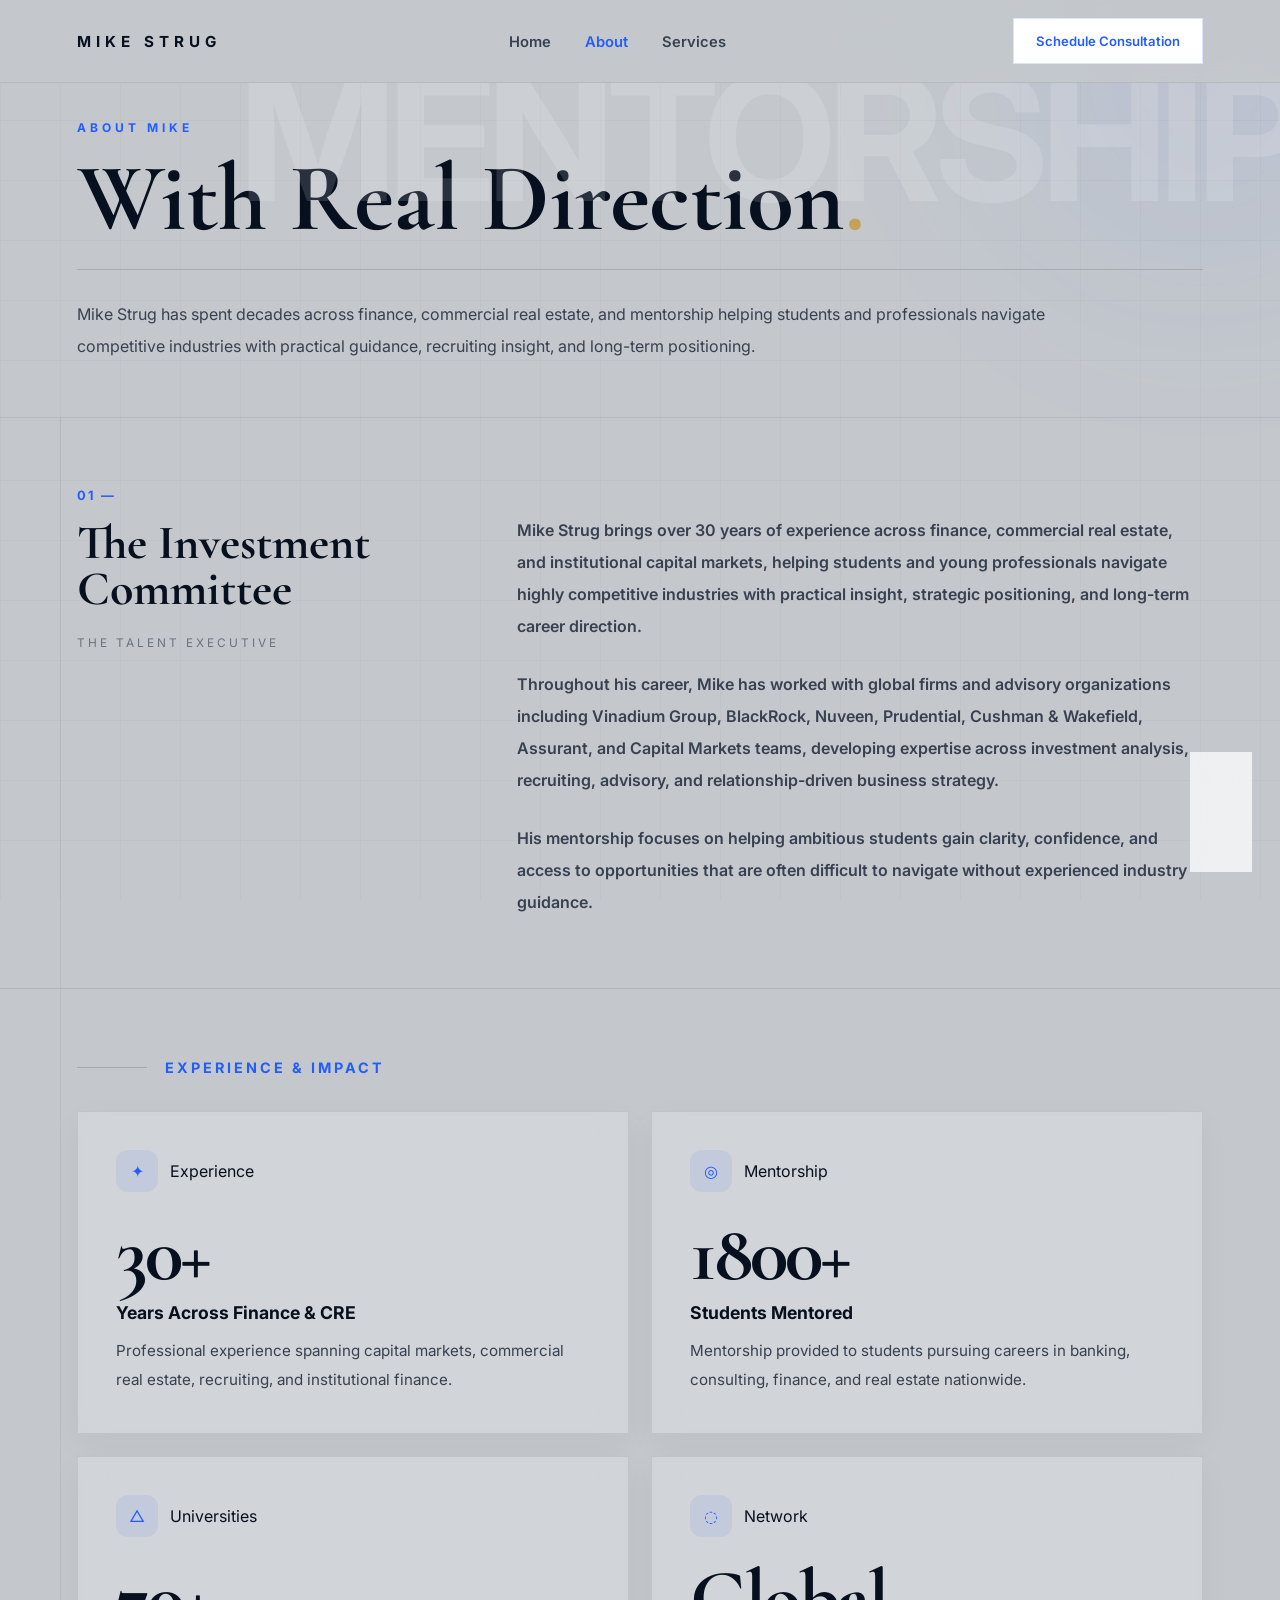
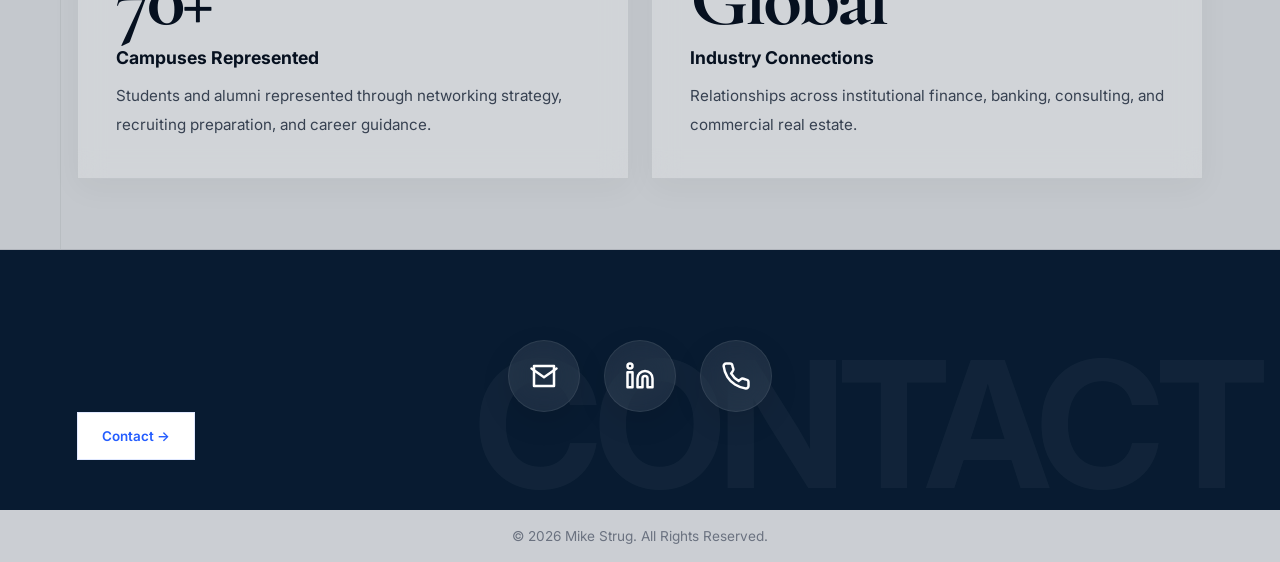
==== about.html @ 2cce627c "Initial site launch" ====
<!DOCTYPE html>
<html lang="en">

<head>

  <meta charset="UTF-8">

  <meta name="viewport" content="width=device-width, initial-scale=1.0">

  <title>About | Mike Strug</title>

  <link rel="stylesheet" href="style.css">

  <link rel="preconnect" href="https://fonts.googleapis.com">

  <link rel="preconnect" href="https://fonts.gstatic.com" crossorigin>

  <link href="https://fonts.googleapis.com/css2?family=Inter:wght@300;400;500;600;700&family=Cormorant+Garamond:wght@500;600;700&display=swap" rel="stylesheet">

</head>

<body>



<!-- NAV -->

<nav>

  <div class="logo">
    MIKE STRUG
  </div>

  <ul>

    <li><a href="index.html">Home</a></li>

    <li><a href="about.html" class="active-link">About</a></li>

    <li><a href="services.html">Services</a></li>

  </ul>
<a href="services.html#contact" class="nav-btn">
  Schedule Consultation
</a>


</nav>



<!-- HERO -->

<section class="about-hero">


  <p class="about-mini">
    ABOUT MIKE
  </p>


  <h1>

    With Real Direction<span>.</span>

  </h1>


  <div class="about-line"></div>


  <p class="about-intro">

    Mike Strug has spent decades across finance, commercial real estate, and mentorship helping students and professionals navigate competitive industries with practical guidance, recruiting insight, and long-term positioning.

  </p>

</section>



<!-- SECTION 01 -->

<section class="about-row">

  <div class="about-left">

    <p class="section-number">
      01 —
    </p>

    <h2>

      The Investment <br>
      Committee

    </h2>

    <span>
      THE TALENT EXECUTIVE
    </span>

  </div>



  <div class="about-right">


    <div class="company-row">


    </div>
    
<p class="about-description">

Mike Strug brings over 30 years of experience across finance, commercial real estate, and institutional capital markets, helping students and young professionals navigate highly competitive industries with practical insight, strategic positioning, and long-term career direction.
</p>

<p >
Throughout his career, Mike has worked with global firms and advisory organizations including Vinadium Group, BlackRock, Nuveen, Prudential, Cushman & Wakefield, Assurant, and Capital Markets teams, developing expertise across investment analysis, recruiting, advisory, and relationship-driven business strategy.
</p>

<p >
His mentorship focuses on helping ambitious students gain clarity, confidence, and access to opportunities that are often difficult to navigate without experienced industry guidance.

</p>

  </div>

</section>



<!-- SECTION 02 -->
<section class="metrics-section">

  <div class="metrics-header">

    <div class="line"></div>

    <h2>
      EXPERIENCE & IMPACT
    </h2>

  </div>



  <div class="metrics-grid">


    <div class="metric-card">

      <div class="metric-top">

        <div class="metric-icon">
          ✦
        </div>

        <span>
          Experience
        </span>

      </div>

      <h3>
        30+
      </h3>

      <h4>
        Years Across Finance & CRE
      </h4>

      <p>
        Professional experience spanning capital markets, commercial real estate, recruiting, and institutional finance.
      </p>

    </div>



    <div class="metric-card">

      <div class="metric-top">

        <div class="metric-icon">
          ◎
        </div>

        <span>
          Mentorship
        </span>

      </div>
<h3 data-target="1800">1800+</h3>

      <h4>
        Students Mentored
      </h4>

      <p>
        Mentorship provided to students pursuing careers in banking, consulting, finance, and real estate nationwide.
      </p>

    </div>



    <div class="metric-card">

      <div class="metric-top">

        <div class="metric-icon">
          △
        </div>

        <span>
          Universities
        </span>

      </div>

      <h3>
        70+
      </h3>

      <h4>
        Campuses Represented
      </h4>

      <p>
        Students and alumni represented through networking strategy, recruiting preparation, and career guidance.
      </p>

    </div>



    <div class="metric-card">

      <div class="metric-top">

        <div class="metric-icon">
          ◌
        </div>

        <span>
          Network
        </span>

      </div>
<h3>Global</h3>

      <h4>
        Industry Connections
      </h4>

      <p>
        Relationships across institutional finance, banking, consulting, and commercial real estate.
      </p>

    </div>

  </div>

</section>

<!-- CONTACT -->

<section class="contact-section">


  <div class="contact-left">

   

    <div class="mini-line"></div>

  </div>

<div class="contact-icons">


  <!-- EMAIL -->

  <a
  href="mailto:mikestrug@gmail.com"
  class="contact-icon"
  target="_blank">

    <svg xmlns="http://www.w3.org/2000/svg"
    width="20"
    height="20"
    viewBox="0 0 24 24"
    fill="none"
    stroke="currentColor"
    stroke-width="2"
    stroke-linecap="round"
    stroke-linejoin="round">

      <path d="M4 4h16v16H4z"></path>

      <path d="m22 6-10 7L2 6"></path>

    </svg>

  </a>



  <!-- LINKEDIN -->

  <a
  href="https://linkedin.com/in/mike-strug"
  class="contact-icon"
  target="_blank">

    <svg xmlns="http://www.w3.org/2000/svg"
    width="20"
    height="20"
    viewBox="0 0 24 24"
    fill="none"
    stroke="currentColor"
    stroke-width="2"
    stroke-linecap="round"
    stroke-linejoin="round">

      <path d="M16 8a6 6 0 0 1 6 6v7h-4v-7a2 2 0 0 0-2-2 2 2 0 0 0-2 2v7h-4v-7a6 6 0 0 1 6-6z"></path>

      <rect width="4" height="12" x="2" y="9"></rect>

      <circle cx="4" cy="4" r="2"></circle>

    </svg>

  </a>



  <!-- PHONE -->

  <a
  href="tel:+19178480604"
  class="contact-icon">

    <svg xmlns="http://www.w3.org/2000/svg"
    width="20"
    height="20"
    viewBox="0 0 24 24"
    fill="none"
    stroke="currentColor"
    stroke-width="2"
    stroke-linecap="round"
    stroke-linejoin="round">

      <path d="M22 16.92v3a2 2 0 0 1-2.18 2
      19.79 19.79 0 0 1-8.63-3.07
      19.5 19.5 0 0 1-6-6
      19.79 19.79 0 0 1-3.07-8.67
      A2 2 0 0 1 4.11 2h3
      a2 2 0 0 1 2 1.72
      c.12.81.37 1.6.72 2.34
      a2 2 0 0 1-.45 2.11L8.09 9.91
      a16 16 0 0 0 6 6l1.74-1.29
      a2 2 0 0 1 2.11-.45
      c.74.35 1.53.6 2.34.72
      A2 2 0 0 1 22 16.92z"></path>

    </svg>

  </a>

</div>

<a href="services.html#contact" class="secondary-btn">
  Contact →
</a>

</section>



<!-- FOOTER -->

<footer>

  <p>
    © 2026 Mike Strug. All Rights Reserved.
  </p>

</footer>

<!-- THEME TOGGLE -->

<div class="theme-toggle" id="theme-toggle">

  <div class="theme-icon sun-icon">

    <svg xmlns="http://www.w3.org/2000/svg"
    width="18"
    height="18"
    viewBox="0 0 24 24"
    fill="none"
    stroke="currentColor"
    stroke-width="2"
    stroke-linecap="round"
    stroke-linejoin="round">

      <circle cx="12" cy="12" r="5"></circle>

      <line x1="12" y1="1" x2="12" y2="3"></line>

      <line x1="12" y1="21" x2="12" y2="23"></line>

      <line x1="4.22" y1="4.22" x2="5.64" y2="5.64"></line>

      <line x1="18.36" y1="18.36" x2="19.78" y2="19.78"></line>

      <line x1="1" y1="12" x2="3" y2="12"></line>

      <line x1="21" y1="12" x2="23" y2="12"></line>

      <line x1="4.22" y1="19.78" x2="5.64" y2="18.36"></line>

      <line x1="18.36" y1="5.64" x2="19.78" y2="4.22"></line>

    </svg>

  </div>



  <div class="theme-icon moon-icon">

    <svg xmlns="http://www.w3.org/2000/svg"
    width="18"
    height="18"
    viewBox="0 0 24 24"
    fill="none"
    stroke="currentColor"
    stroke-width="2"
    stroke-linecap="round"
    stroke-linejoin="round">

      <path d="M21 12.79A9 9 0 1 1 11.21 3
      7 7 0 0 0 21 12.79z"></path>

    </svg>

  </div>

</div>

<script src="script.js"></script>

</body>
</html>
---- style.css ----
/* =========================================
   GLOBAL
========================================= */

*{
  margin:0;
  padding:0;
  box-sizing:border-box;
}

html{
  scroll-behavior:smooth;
}

body{

  font-family:'Inter',sans-serif;

  background:#C4C8CD;

  color:#06101F;

  overflow-x:hidden;

  -webkit-font-smoothing:antialiased;

  position:relative;
}


/* GRID BACKGROUND */

body::before{

  content:"";

  position:fixed;

  inset:0;

  background-image:

  linear-gradient(
    rgba(6,16,31,0.025) 1px,
    transparent 1px
  ),

  linear-gradient(
    90deg,
    rgba(6,16,31,0.025) 1px,
    transparent 1px
  );

  background-size:60px 60px;

  pointer-events:none;

  z-index:-1;
}

a{
  text-decoration:none;
}

img{
  max-width:100%;
  display:block;
}



/* =========================================
   NAVBAR
========================================= */

nav{

  width:100%;

  padding:18px 6%;

  display:flex;

  justify-content:space-between;

  align-items:center;

  position:fixed;

  top:0;

  z-index:1000;

  background:rgba(196,200,205,0.92);

  backdrop-filter:blur(14px);

  border-bottom:
  1px solid rgba(6,16,31,0.08);
}

.logo{

  font-size:0.95rem;

  letter-spacing:5px;

  font-weight:700;

  color:#06101F;
}

nav ul{

  display:flex;

  gap:34px;

  list-style:none;
}

nav ul li a{

  color:#374151;

  font-size:0.92rem;

  font-weight:600;

  transition:0.3s ease;
}

nav ul li a:hover,
.active-link{

  color:#245DFF;
}

.nav-btn{

  border:
  1px solid rgba(36,93,255,0.16);

  color:#245DFF;

  padding:14px 22px;

  font-size:0.82rem;

  font-weight:600;

  background:white;

  transition:0.3s ease;
}

.nav-btn:hover{

  background:#245DFF;

  color:white;
}



/* =========================================
   BUTTONS
========================================= */

.hero-buttons{

  display:flex;

  gap:14px;

  flex-wrap:wrap;
}

.primary-btn,
.secondary-btn{

  padding:15px 24px;

  font-size:0.84rem;

  font-weight:600;

  display:inline-flex;

  align-items:center;

  justify-content:center;

  transition:0.3s ease;
}

.primary-btn{

  background:#245DFF;

  color:white;
}

.primary-btn:hover{

  transform:translateY(-2px);
}

.secondary-btn{

  background:white;

  color:#245DFF;

  border:
  1px solid rgba(36,93,255,0.14);
}

.secondary-btn:hover{

  background:
  rgba(36,93,255,0.05);
}



/* =========================================
   HOME HERO
========================================= */

.hero{

  min-height:72vh;

  display:grid;

  grid-template-columns:1fr 0.9fr;

  align-items:center;

  gap:45px;

  padding:120px 6% 70px;

  border-bottom:
  1px solid rgba(6,16,31,0.08);

  position:relative;
}

.hero::after{

  content:"FINANCE";

  position:absolute;

  bottom:-10px;

  left:20px;

  font-size:11rem;

  font-weight:700;

  letter-spacing:-8px;

  color:rgba(255,255,255,0.16);
}

.hero-content{

  max-width:620px;

  position:relative;

  z-index:2;
}

.hero-label{

  color:#245DFF;

  letter-spacing:3px;

  font-size:0.75rem;

  font-weight:700;

  margin-bottom:18px;
}

.hero h1{

  font-family:'Cormorant Garamond',serif;

  font-size:4.5rem;

  line-height:0.9;

  margin-bottom:22px;

  color:#06101F;
}

.hero h1 span{

  color:#C7A15A;
}

.hero-description{

  color:#374151;

  line-height:1.9;

  font-size:1rem;

  max-width:520px;

  margin-bottom:30px;
}

.hero-image{

  height:470px;

  max-width:420px;

  margin-left:auto;

  overflow:hidden;

  border-radius:20px;

  border:
  1px solid rgba(6,16,31,0.08);
}

.hero-image img{

  width:100%;

  height:100%;

  object-fit:cover;
}



/* =========================================
   GAIN SECTION
========================================= */

.gain-section{

  padding:85px 6%;

  border-bottom:
  1px solid rgba(6,16,31,0.08);
}

.gain-title{

  display:flex;

  align-items:center;

  justify-content:center;

  gap:20px;

  margin-bottom:55px;
}

.line{

  width:70px;

  height:1px;

  background:
  rgba(6,16,31,0.16);
}

.gain-title h2{

  color:#245DFF;

  letter-spacing:3px;

  font-size:0.9rem;

  font-weight:700;
}

.gain-grid{

  display:grid;

  grid-template-columns:repeat(4,1fr);
}

.gain-card{

  padding:30px;

  text-align:center;

  border-right:
  1px solid rgba(6,16,31,0.08);

  transition:0.3s ease;
}

.gain-card:last-child{

  border-right:none;
}

.gain-card:hover{

  transform:translateY(-4px);

  background:
  rgba(255,255,255,0.16);
}

.gain-icon{

  color:#245DFF;

  font-size:2rem;

  margin-bottom:18px;
}

.gain-card h3{

  margin-bottom:14px;

  font-size:1rem;

  color:#06101F;
}

.gain-card p{

  color:#374151;

  line-height:1.8;

  font-size:0.94rem;
}



/* =========================================
   ABOUT PAGE
========================================= */

.about-hero{

  padding:140px 6% 70px;

  border-bottom:
  1px solid rgba(6,16,31,0.08);

  position:relative;
}

.about-hero::before{

  content:"MENTORSHIP";

  position:absolute;

  top:30px;

  right:-20px;

  font-size:11rem;

  font-weight:700;

  letter-spacing:-8px;

  color:rgba(255,255,255,0.14);
}

.about-mini{

  color:#245DFF;

  letter-spacing:4px;

  font-size:0.75rem;

  font-weight:700;

  margin-bottom:22px;
}

.about-hero h1{

  font-family:'Cormorant Garamond',serif;

  font-size:6rem;

  line-height:0.88;

  margin-bottom:28px;

  color:#06101F;
}

.about-hero h1 span{

  color:#C7A15A;
}

.about-line{

  width:100%;

  height:1px;

  background:
  rgba(6,16,31,0.14);

  margin-bottom:28px;
}

.about-intro{

  max-width:980px;

  color:#374151;

  line-height:2;

  font-size:1rem;
}



/* =========================================
   SERVICES HERO
========================================= */

.services-hero{

  display:flex;

  justify-content:center;

  align-items:center;

  text-align:center;

  padding:115px 6% 40px;
}

.full-services-hero{

  max-width:920px;

  display:flex;

  flex-direction:column;

  align-items:center;
}

.services-mini{

  color:#245DFF;

  letter-spacing:3px;

  font-size:0.75rem;

  font-weight:700;

  margin-bottom:14px;
}

.services-left h1{

  font-family:'Cormorant Garamond',serif;

  font-size:5rem;

  line-height:0.92;

  margin-bottom:18px;

  color:#06101F;
}

.services-left h1 span{

  color:#C7A15A;
}

.services-divider{

  width:100%;

  height:1px;

  background:
  rgba(6,16,31,0.14);

  margin-bottom:20px;
}

.services-description{

  max-width:680px;

  line-height:1.8;

  margin-bottom:24px;

  color:#374151;
}



/* =========================================
   PROCESS SECTION
========================================= */

.process-section{

  padding:75px 6%;

  background:#071426;

  position:relative;

  overflow:hidden;
}

.process-section::before{

  content:"PROCESS";

  position:absolute;

  top:20px;

  right:20px;

  font-size:10rem;

  font-weight:700;

  letter-spacing:-6px;

  color:rgba(255,255,255,0.04);
}

.process-heading{

  margin-bottom:45px;

  max-width:700px;

  position:relative;

  z-index:2;
}

.process-heading p{

  color:#245DFF;

  letter-spacing:3px;

  font-size:0.78rem;

  font-weight:700;

  margin-bottom:16px;
}

.process-heading h2{

  font-family:'Cormorant Garamond',serif;

  font-size:4.2rem;

  line-height:0.95;

  color:white;
}

.process-grid{

  display:grid;

  grid-template-columns:repeat(4,1fr);

  gap:30px;
}

.process-card{

  border-top:
  1px solid rgba(255,255,255,0.10);

  padding-top:24px;
}

.process-card span{

  font-size:3rem;

  color:rgba(255,255,255,0.42);

  margin-bottom:16px;

  display:block;

  font-family:'Cormorant Garamond',serif;
}

.process-card h3{

  color:white;

  margin-bottom:12px;
}

.process-card p{

  color:#94A3B8;

  line-height:1.8;
}



/* =========================================
   CONTACT SECTION
========================================= */

.contact-section{

  padding:80px 6%;

  background:#081B31;

  position:relative;

  overflow:hidden;
}

.contact-section::before{

  content:"CONTACT";

  position:absolute;

  bottom:-20px;

  right:20px;

  font-size:11rem;

  font-weight:700;

  letter-spacing:-8px;

  color:rgba(255,255,255,0.04);
}

.contact-container{

  display:grid;

  grid-template-columns:
  0.9fr
  1fr
  0.75fr;

  gap:34px;

  align-items:center;

  max-width:1500px;

  margin:auto;

  position:relative;

  z-index:2;
}


/* LEFT */

.contact-left-panel{

  max-width:420px;
}

.contact-mini{

  color:#245DFF;

  letter-spacing:3px;

  font-size:0.75rem;

  font-weight:700;

  margin-bottom:18px;
}

.contact-left-panel h2{

  font-family:'Cormorant Garamond',serif;

  font-size:4.3rem;

  line-height:0.92;

  color:white;

  margin-bottom:22px;
}

.contact-left-panel h2 span{

  color:#C7A15A;
}

.contact-line{

  width:100%;

  height:1px;

  background:
  rgba(255,255,255,0.10);

  margin-bottom:22px;
}

.contact-description{

  color:#94A3B8;

  line-height:1.9;

  font-size:0.98rem;
}



/* =========================================
   FORM
========================================= */

.contact-form-panel{

  background:
  rgba(255,255,255,0.04);

  border:
  1px solid rgba(255,255,255,0.08);

  padding:34px;

  backdrop-filter:blur(18px);
}

.form-row{

  display:grid;

  grid-template-columns:1fr 1fr;

  gap:16px;
}

.form-group{

  display:flex;

  flex-direction:column;

  margin-bottom:20px;
}

.form-group label{

  color:white;

  font-size:0.82rem;

  margin-bottom:10px;

  font-weight:600;
}

.form-group input,
.form-group textarea{

  background:
  rgba(255,255,255,0.06);

  border:
  1px solid rgba(255,255,255,0.06);

  padding:15px;

  color:white;

  outline:none;

  transition:0.3s ease;
}

.form-group textarea{

  min-height:150px;

  resize:none;
}

.form-group input:focus,
.form-group textarea:focus{

  border:
  1px solid rgba(36,93,255,0.4);
}

.contact-submit{

  width:100%;

  padding:17px;

  border:none;

  background:#245DFF;

  color:white;

  font-weight:700;

  cursor:pointer;

  transition:0.3s ease;
}

.contact-submit:hover{

  background:#1E4ED8;
}



/* =========================================
   PHONE
========================================= */

.contact-phone{

  display:flex;

  justify-content:flex-end;

  align-items:center;
}

.phone-wrapper{

  position:relative;

  display:flex;

  justify-content:center;

  align-items:center;
}

.phone-wrapper::before{

  content:"";

  position:absolute;

  width:320px;

  height:320px;

  background:
  radial-gradient(
    circle,
    rgba(36,93,255,0.22) 0%,
    rgba(199,161,90,0.08) 40%,
    transparent 72%
  );

  bottom:-110px;

  filter:blur(80px);
}

.phone-frame{

  width:330px;

  height:670px;

  background:#EEF1F4;

  border-radius:42px;

  padding:14px;

  overflow:hidden;

  position:relative;

  border:
  1px solid rgba(6,16,31,0.08);

  box-shadow:
  0 30px 60px rgba(0,0,0,0.12);

  animation:
  floatPhone 6s ease-in-out infinite;
}

@keyframes floatPhone{

  0%{
    transform:
    translateY(0px)
    rotate(4deg);
  }

  50%{
    transform:
    translateY(-10px)
    rotate(4deg);
  }

  100%{
    transform:
    translateY(0px)
    rotate(4deg);
  }

}

.dynamic-island{

  position:absolute;

  top:10px;

  left:50%;

  transform:translateX(-50%);

  width:120px;

  height:28px;

  background:#111827;

  border-radius:16px;
}

.phone-screen{

  width:100%;

  height:100%;

  background:#F8FAFC;

  border-radius:30px;

  padding:26px 22px;
}


/* PRICING */

.pricing-header{

  margin-bottom:22px;
}

.pricing-header p{

  color:#245DFF;

  font-size:0.72rem;

  letter-spacing:2px;

  font-weight:700;

  margin-bottom:8px;
}

.pricing-header h3{

  font-size:1.5rem;

  color:#06101F;
}

.pricing-card{

  background:white;

  border-radius:24px;

  padding:22px;

  margin-bottom:16px;

  box-shadow:
  0 10px 30px rgba(0,0,0,0.05);
}

.plan-tag{

  color:#245DFF;

  font-size:0.7rem;

  letter-spacing:2px;

  font-weight:700;

  display:block;

  margin-bottom:10px;
}

.pricing-card h4{

  margin-bottom:12px;

  color:#06101F;
}

.pricing-card h2{

  font-size:2.2rem;

  margin-bottom:16px;

  color:#06101F;
}

.pricing-card h2 span{

  font-size:0.9rem;

  color:#64748B;
}

.pricing-card ul{

  list-style:none;
}

.pricing-card ul li{

  margin-bottom:10px;

  color:#374151;

  font-size:0.92rem;
}



/* =========================================
   FOOTER
========================================= */

footer{

  padding:28px;

  text-align:center;

  background:
  rgba(255,255,255,0.12);
}

footer p{

  color:#6B7280;

  font-size:0.85rem;
}



/* =========================================
   THEME TOGGLE
========================================= */

.theme-toggle{

  position:fixed;

  right:28px;

  bottom:28px;

  width:62px;

  height:120px;

  background:
  rgba(255,255,255,0.72);

  backdrop-filter:blur(18px);

  border:
  1px solid rgba(6,16,31,0.10);

  border-radius:999px;

  display:flex;

  flex-direction:column;

  align-items:center;

  justify-content:space-evenly;

  z-index:9999;

  cursor:pointer;

  transition:0.3s ease;
}

.theme-icon{

  width:40px;

  height:40px;

  border-radius:50%;

  display:flex;

  align-items:center;

  justify-content:center;

  color:#64748B;
}

.sun-icon{

  background:#245DFF;

  color:white;
}

.dark-mode .theme-toggle{

  background:
  rgba(7,20,38,0.84);
}

.dark-mode .moon-icon{

  background:#245DFF;

  color:white;
}

.dark-mode .sun-icon{

  background:transparent;

  color:#94A3B8;
}



/* =========================================
   MOBILE
========================================= */

@media(max-width:1100px){

  .hero{

    grid-template-columns:1fr;
  }

  .gain-grid{

    grid-template-columns:1fr 1fr;
  }

  .process-grid{

    grid-template-columns:1fr 1fr;
  }

  .contact-container{

    grid-template-columns:1fr;
  }

  .contact-phone{

    justify-content:center;

    margin-top:40px;
  }

}

@media(max-width:760px){

  nav ul,
  .nav-btn{

    display:none;
  }

  .hero{

    grid-template-columns:1fr;

    padding:110px 6% 50px;
  }

  .hero h1,
  .about-hero h1,
  .services-left h1{

    font-size:3.5rem;
  }

  .gain-grid,
  .process-grid{

    grid-template-columns:1fr;
  }

  .hero-image{

    height:360px;

    max-width:100%;
  }

  .form-row{

    grid-template-columns:1fr;
  }

  .contact-left-panel h2,
  .process-heading h2{

    font-size:3rem;
  }

  .phone-frame{

    width:290px;

    height:590px;
  }

}



/* =========================================
   DARK MODE
========================================= */

.dark-mode{

  background:#071426;

  color:white;
}
/* =========================================
   ABOUT PAGE FIX
========================================= */

.about-row{

  display:grid;

  grid-template-columns:0.7fr 1.3fr;

  gap:70px;

  padding:100px 6%;

  border-bottom:
  1px solid rgba(6,16,31,0.10);

  position:relative;
}


/* VERTICAL LINE */

.about-row::before{

  content:"";

  position:absolute;

  left:60px;

  top:0;

  width:1px;

  height:100%;

  background:
  rgba(6,16,31,0.06);
}


/* LEFT */

.about-left{

  position:sticky;

  top:120px;

  height:fit-content;
}

.section-number{

  color:#245DFF;

  font-size:0.8rem;

  margin-bottom:18px;

  letter-spacing:2px;

  font-weight:700;
}

.about-left h2{

  font-family:
  'Cormorant Garamond',serif;

  font-size:3rem;

  line-height:0.95;

  margin-bottom:18px;

  font-weight:700;

  color:#06101F;
}

.about-left span{

  color:#6B7280;

  letter-spacing:3px;

  font-size:0.74rem;
}


/* RIGHT */

.about-right{

  display:flex;

  flex-direction:column;

  gap:26px;
}

.about-right p{

  color:#374151;

  line-height:2;

  font-size:1rem;

  font-weight:600;
}



/* =========================================
   METRICS
========================================= */

.metrics-section{

  padding:100px 6%;

  border-bottom:
  1px solid rgba(6,16,31,0.10);

  position:relative;
}

.metrics-section::before{

  content:"";

  position:absolute;

  left:60px;

  top:0;

  width:1px;

  height:100%;

  background:
  rgba(6,16,31,0.06);
}

.metrics-header{

  display:flex;

  align-items:center;

  gap:18px;

  margin-bottom:50px;
}

.metrics-header h2{

  color:#245DFF;

  letter-spacing:3px;

  font-size:0.9rem;

  font-weight:700;
}


/* GRID */

.metrics-grid{

  display:grid;

  grid-template-columns:repeat(2,1fr);

  gap:22px;
}


/* CARD */

.metric-card{

  background:
  rgba(255,255,255,0.22);

  border:
  1px solid rgba(6,16,31,0.08);

  padding:38px;

  backdrop-filter:blur(14px);

  box-shadow:
  0 10px 30px rgba(0,0,0,0.04);

  transition:0.35s ease;

  position:relative;
}

.metric-card:hover{

  transform:
  translateY(-6px);

  border:
  1px solid rgba(36,93,255,0.24);

  box-shadow:
  0 22px 50px rgba(0,0,0,0.08);
}

.metric-top{

  display:flex;

  align-items:center;

  gap:12px;

  margin-bottom:28px;
}

.metric-icon{

  width:42px;

  height:42px;

  border-radius:12px;

  background:
  rgba(36,93,255,0.08);

  display:flex;

  align-items:center;

  justify-content:center;

  color:#245DFF;

  font-size:1rem;
}

.metric-card h3{

  font-family:
  'Cormorant Garamond',serif;

  font-size:5rem;

  line-height:0.85;

  letter-spacing:-3px;

  color:#06101F;

  margin-bottom:14px;
}

.metric-card h4{

  font-size:1.1rem;

  margin-bottom:14px;

  color:#06101F;

  font-weight:700;
}

.metric-card p{

  color:#374151;

  line-height:1.9;

  font-size:0.95rem;
}



/* MOBILE */

@media(max-width:1100px){

  .about-row{

    grid-template-columns:1fr;
  }

  .metrics-grid{

    grid-template-columns:1fr;
  }

}

@media(max-width:760px){

  .about-hero h1{

    font-size:4rem;
  }

  .about-row::before,
  .metrics-section::before{

    display:none;
  }

}
/* =========================================
   DARK MODE TEXT FIXES
========================================= */

.dark-mode body{

  background:#071426;

  color:white;
}


/* MAIN HEADINGS */

.dark-mode h1,
.dark-mode h2,
.dark-mode h3,
.dark-mode h4,
.dark-mode .logo{

  color:white;
}


/* PARAGRAPHS */

.dark-mode p,
.dark-mode li,
.dark-mode span,
.dark-mode .hero-description,
.dark-mode .services-description,
.dark-mode .about-intro,
.dark-mode .about-right p,
.dark-mode .contact-description{

  color:#D6DCE5;
}


/* NAV */

.dark-mode nav{

  background:
  rgba(7,20,38,0.92);

  border-bottom:
  1px solid rgba(255,255,255,0.08);
}

.dark-mode nav ul li a{

  color:#D6DCE5;
}

.dark-mode nav ul li a:hover,
.dark-mode .active-link{

  color:white;
}


/* CARDS */

.dark-mode .gain-card,
.dark-mode .metric-card,
.dark-mode .service-card{

  background:
  rgba(255,255,255,0.03);

  border:
  1px solid rgba(255,255,255,0.06);
}


/* CARD TEXT */

.dark-mode .gain-card p,
.dark-mode .metric-card p,
.dark-mode .service-card p{

  color:#C7D0DA;
}


/* FORM */

.dark-mode .contact-form-panel{

  background:
  rgba(255,255,255,0.03);

  border:
  1px solid rgba(255,255,255,0.06);
}


/* INPUTS */

.dark-mode .form-group input,
.dark-mode .form-group textarea{

  background:
  rgba(255,255,255,0.05);

  color:white;
}


/* PHONE */

.dark-mode .phone-frame{

  background:#0F172A;
}

.dark-mode .phone-screen{

  background:#111827;
}

.dark-mode .pricing-header h3,
.dark-mode .pricing-card h4,
.dark-mode .pricing-card h2{

  color:white;
}

.dark-mode .pricing-card{

  background:#1E293B;
}

.dark-mode .pricing-card ul li{

  color:#CBD5E1;
}


/* FOOTER */

.dark-mode footer{

  background:
  rgba(255,255,255,0.03);
}

.dark-mode footer p{

  color:#CBD5E1;
}
/* =========================================
   ADVANCED INTERACTIONS
========================================= */


/* NAVBAR MORPH */

.nav-scrolled{

  padding:14px 6%;

  background:
  rgba(196,200,205,0.72);

  backdrop-filter:blur(22px);

  box-shadow:
  0 10px 30px rgba(0,0,0,0.06);
}

.dark-mode .nav-scrolled{

  background:
  rgba(7,20,38,0.72);
}



/* SCROLL REVEALS */

.hero,
.gain-card,
.process-card,
.metric-card,
.about-row,
.contact-container,
.pricing-card,
.services-hero{

  opacity:0;

  transform:
  translateY(60px);

  transition:
  opacity 1s ease,
  transform 1s ease;
}

.show-reveal{

  opacity:1 !important;

  transform:
  translateY(0px) !important;
}



/* PREMIUM BUTTONS */

.primary-btn,
.secondary-btn,
.nav-btn,
.contact-submit{

  position:relative;

  overflow:hidden;

  transition:
  all 0.35s ease;

  will-change:transform;
}

.primary-btn::before,
.secondary-btn::before,
.nav-btn::before,
.contact-submit::before{

  content:"";

  position:absolute;

  inset:0;

  background:
  linear-gradient(
    120deg,
    transparent,
    rgba(255,255,255,0.28),
    transparent
  );

  transform:
  translateX(-120%);

  transition:0.7s ease;
}

.primary-btn:hover::before,
.secondary-btn:hover::before,
.nav-btn:hover::before,
.contact-submit:hover::before{

  transform:
  translateX(120%);
}

.primary-btn:hover,
.secondary-btn:hover,
.nav-btn:hover,
.contact-submit:hover{

  box-shadow:
  0 14px 40px rgba(36,93,255,0.22);

  transform:
  translateY(-3px);
}



/* ADVANCED CARD DEPTH */

.gain-card,
.process-card,
.metric-card,
.pricing-card{

  transition:
  transform 0.45s ease,
  box-shadow 0.45s ease,
  border 0.45s ease;
}

.gain-card:hover,
.process-card:hover,
.metric-card:hover,
.pricing-card:hover{

  transform:
  translateY(-10px);

  box-shadow:
  0 20px 60px rgba(0,0,0,0.10);

  border:
  1px solid rgba(36,93,255,0.18);
}



/* AMBIENT GLOW ORBS */

body::after{

  content:"";

  position:fixed;

  width:600px;

  height:600px;

  background:
  radial-gradient(
    circle,
    rgba(36,93,255,0.08),
    transparent 70%
  );

  top:-220px;

  right:-220px;

  filter:blur(80px);

  z-index:-2;

  animation:
  ambientMove 14s ease-in-out infinite;
}

@keyframes ambientMove{

  0%{

    transform:
    translate(0px,0px);
  }

  50%{

    transform:
    translate(-40px,30px);
  }

  100%{

    transform:
    translate(0px,0px);
  }

}



/* HERO IMAGE CINEMATIC */

.hero-image{

  transition:
  transform 0.25s ease-out,
  box-shadow 0.4s ease;
}

.hero-image:hover{

  box-shadow:
  0 30px 80px rgba(0,0,0,0.16);
}



/* PROCESS CARDS */

.process-card{

  position:relative;
}

.process-card::after{

  content:"";

  position:absolute;

  left:0;

  bottom:-8px;

  width:0%;

  height:2px;

  background:#245DFF;

  transition:0.45s ease;
}

.process-card:hover::after{

  width:100%;
}



/* PHONE GLOW */

.phone-wrapper::before{

  animation:
  pulseGlow 7s ease-in-out infinite;
}

@keyframes pulseGlow{

  0%{

    opacity:0.5;

    transform:scale(1);
  }

  50%{

    opacity:0.85;

    transform:scale(1.08);
  }

  100%{

    opacity:0.5;

    transform:scale(1);
  }

}



/* DARK MODE DEPTH */

.dark-mode .gain-card,
.dark-mode .metric-card,
.dark-mode .pricing-card,
.dark-mode .contact-form-panel{

  background:
  rgba(255,255,255,0.04);

  backdrop-filter:blur(18px);

  border:
  1px solid rgba(255,255,255,0.06);
}



/* SMOOTH TRANSITIONS */

*{

  transition:
  background-color 0.35s ease,
  color 0.35s ease,
  border-color 0.35s ease;
}/* =========================================
   GLOBAL CONTACT ICON FIX
========================================= */


/* ICON CONTAINER */

.contact-icons{

  width:100%;

  display:flex !important;

  flex-direction:row !important;

  justify-content:center !important;

  align-items:center !important;

  gap:24px;

  margin-top:30px;
}


/* ICONS */

.contact-icon{

  width:72px !important;

  height:72px !important;

  min-width:72px;

  border-radius:50%;

  display:flex;

  align-items:center;

  justify-content:center;

  background:
  rgba(255,255,255,0.08);

  border:
  1px solid rgba(255,255,255,0.08);

  color:white;

  transition:0.4s ease;

  backdrop-filter:blur(18px);

  box-shadow:
  0 10px 30px rgba(0,0,0,0.10);
}


/* BIGGER SVG */

.contact-icon svg{

  width:30px !important;

  height:30px !important;
}


/* HOVER */

.contact-icon:hover{

  transform:
  translateY(-6px)
  scale(1.06);

  background:#245DFF;

  border:
  1px solid rgba(36,93,255,0.35);

  box-shadow:
  0 18px 40px rgba(36,93,255,0.32);
}
/* =========================================
   HERO LAYOUT UPGRADE
========================================= */

.hero{

  align-items:center;

  justify-content:space-between;

  gap:80px;

  padding-top:140px;

  padding-bottom:120px;
}



/* HERO CONTENT */

.hero-content{

  max-width:760px !important;

  width:100%;

  margin-left:40px;
}



/* SMALL LABEL */

.hero-label{

  font-size:15px;

  letter-spacing:2.5px;

  margin-bottom:26px;

  white-space:nowrap;
}



/* MAIN HERO TITLE */

.hero h1{

  font-size:clamp(3.2rem, 5vw, 7.2rem);

  line-height:0.95;

  letter-spacing:-3px;

  max-width:900px;

  margin-bottom:30px;
}



/* DESCRIPTION */

.hero-description{

  font-size:1.22rem;

  line-height:1.9;

  max-width:680px;

  color:#4B5563;

  margin-bottom:42px;
}



/* BUTTON SPACING */

.hero-buttons{

  margin-top:16px;

  display:flex;

  gap:18px;

  flex-wrap:wrap;
}



/* DARK MODE */

.dark-mode .hero-description{

  color:#CBD5E1;
}
/* =========================================
   COMPANY CAROUSEL
========================================= */

.company-carousel-section{

  width:100%;

  overflow:hidden;

  padding:20px 0 50px;

  position:relative;
}


.company-carousel{

  width:100%;

  overflow:hidden;

  position:relative;
}


.company-slide-track{

  display:flex;

  align-items:center;

  gap:22px;

  width:max-content;

  animation:
  scrollCompanies 32s linear infinite;
}



/* PILLS */
.company-pill{

  min-width:240px;

  height:88px;

  padding:0 34px;

  display:flex;

  align-items:center;

  justify-content:center;

  background:
  rgba(255,255,255,0.55);

  border:
  1px solid rgba(255,255,255,0.22);

  backdrop-filter:blur(14px);

  font-size:0.95rem;

  font-weight:700;

  letter-spacing:1px;

  white-space:nowrap;

  color:#111827;

  box-shadow:
  0 10px 30px rgba(0,0,0,0.06);

  transition:0.35s ease;
}

/* HOVER */

.company-pill:hover{

  transform:
  translateY(-4px);

  background:#245DFF;

  color:white;

  box-shadow:
  0 16px 35px rgba(36,93,255,0.28);
}



/* ANIMATION */

@keyframes scrollCompanies{

  0%{

    transform:
    translateX(0);
  }

  100%{

    transform:
    translateX(-50%);
  }

}



/* EDGE FADE */

.company-carousel::before,
.company-carousel::after{

  content:"";

  position:absolute;

  top:0;

  width:140px;

  height:100%;

  z-index:5;

  pointer-events:none;
}


.company-carousel::before{

  left:0;

  background:
  linear-gradient(
    to right,
    #C4C8CD,
    transparent
  );
}


.company-carousel::after{

  right:0;

  background:
  linear-gradient(
    to left,
    #C4C8CD,
    transparent
  );
}



/* DARK MODE */

.dark-mode .company-pill{

  background:
  rgba(255,255,255,0.05);

  border:
  1px solid rgba(255,255,255,0.08);

  color:#E5E7EB;
}


.dark-mode .company-carousel::before{

  background:
  linear-gradient(
    to right,
    #071426,
    transparent
  );
}


.dark-mode .company-carousel::after{

  background:
  linear-gradient(
    to left,
    #071426,
    transparent
  );
}
/* =========================================
   SWITCH CONTACT LAYOUT
========================================= */

.contact-container{

  grid-template-columns:
  0.75fr
  1fr
  0.9fr !important;
}


/* MOVE PHONE LEFT */

.contact-phone{

  order:1;
}


/* KEEP FORM CENTER */

.contact-form-panel{

  order:2;
}


/* MOVE TEXT RIGHT */

.contact-left-panel{

  order:3;

  margin-left:auto;

  text-align:left;
}

/* =========================================
   GLOBAL SPACING OPTIMIZATION
========================================= */


/* SECTIONS */

section{

  padding-top:70px !important;

  padding-bottom:70px !important;
}


/* HERO */

.hero{

  min-height:62vh !important;

  padding-top:120px !important;

  padding-bottom:60px !important;

  gap:50px !important;
}


/* ABOUT HERO */

.about-hero{

  padding-top:120px !important;

  padding-bottom:55px !important;
}


/* SERVICES HERO */

.services-hero{

  padding-top:115px !important;

  padding-bottom:30px !important;
}


/* CONTACT */

.contact-section{

  padding-top:60px !important;

  padding-bottom:50px !important;
}


/* PROCESS */

.process-section{

  padding-top:60px !important;

  padding-bottom:60px !important;
}


/* METRICS */

.metrics-section{

  padding-top:70px !important;

  padding-bottom:70px !important;
}


/* ABOUT ROW */

.about-row{

  padding-top:70px !important;

  padding-bottom:70px !important;
}


/* REMOVE EXTRA GAP */

.gain-title,
.metrics-header,
.process-heading{

  margin-bottom:35px !important;
}


/* HERO TEXT */

.hero h1{

  margin-bottom:22px !important;
}


.hero-description{

  margin-bottom:28px !important;
}


/* FOOTER */

footer{

  padding:18px !important;
}

/* =========================================
   PHONE CARD ANIMATION FIX
========================================= */

.phone-screen .pricing-card{

  opacity:1 !important;

  transform:none !important;

  transition:0.3s ease !important;

  animation:none !important;
}
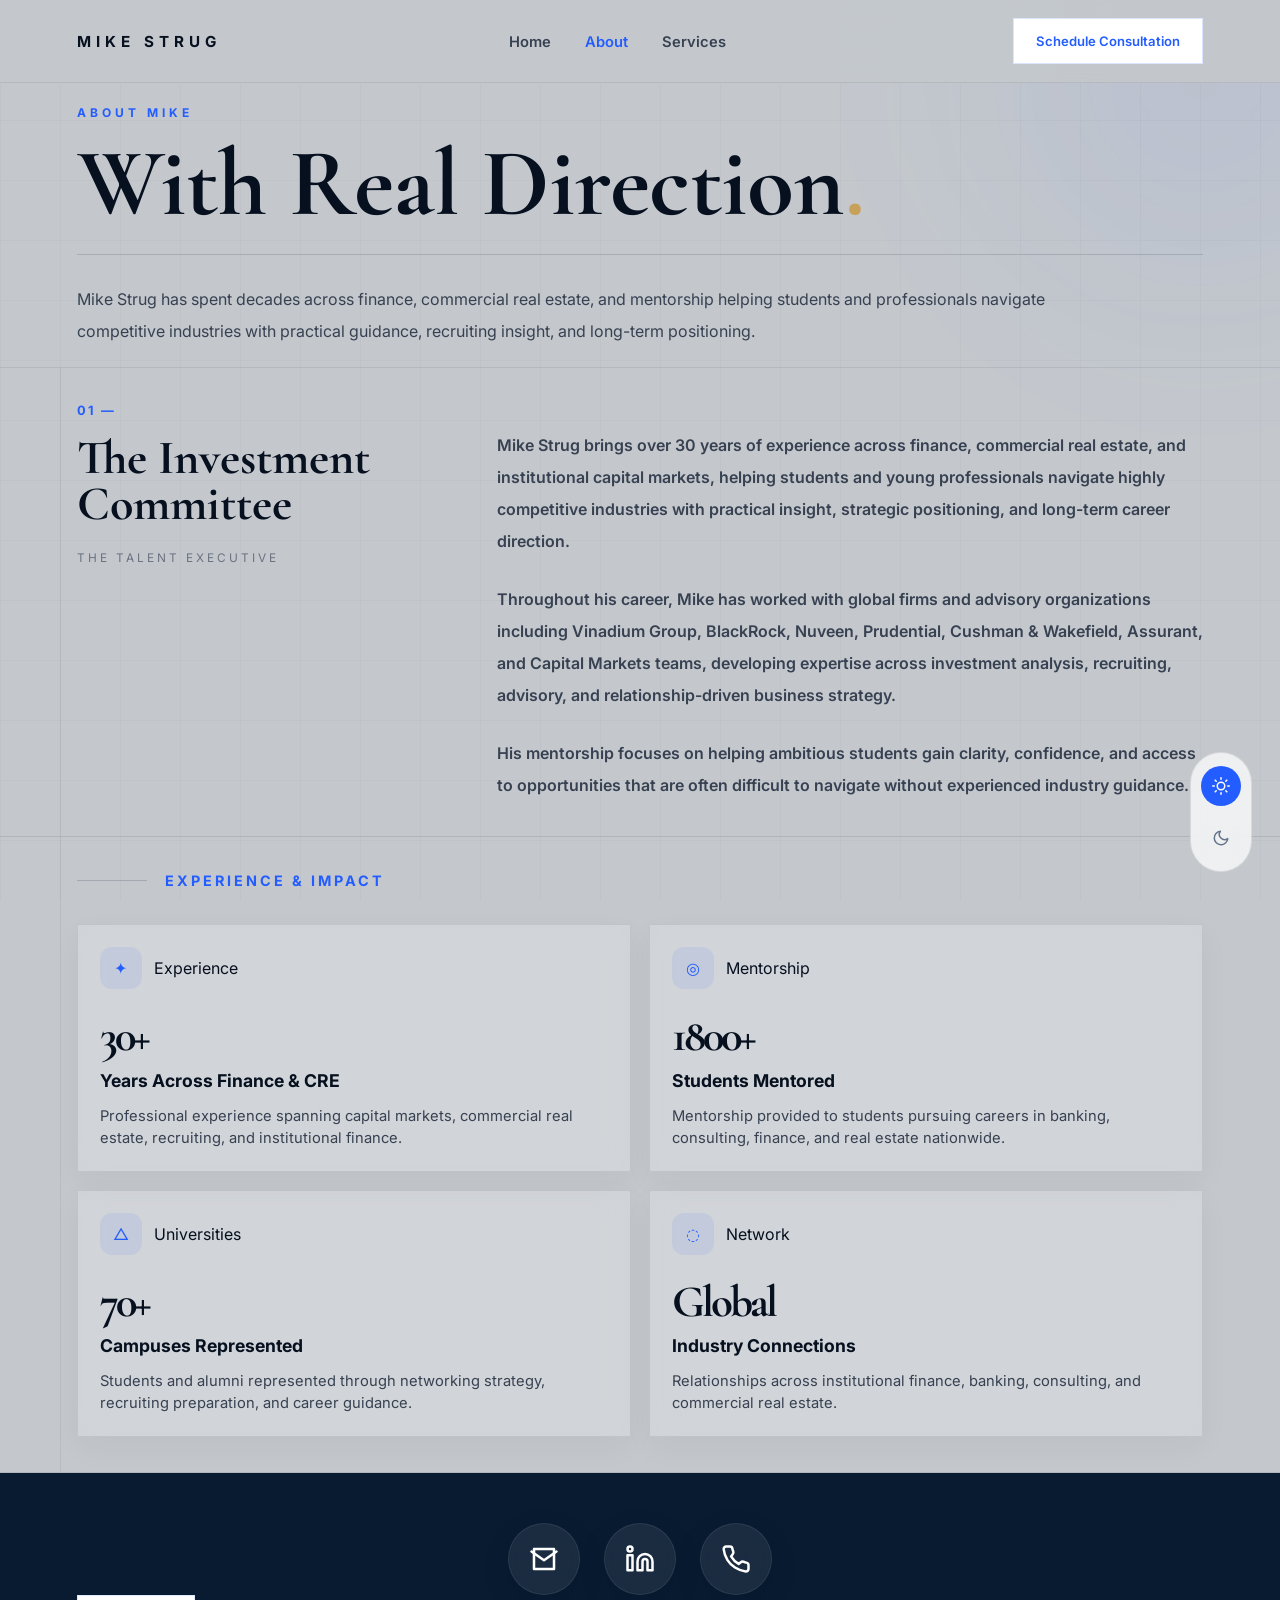
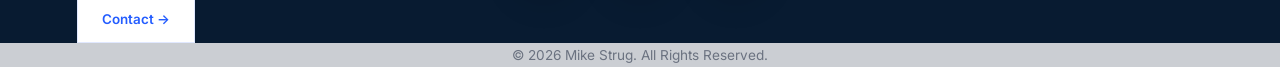
==== commit 41d8502c: "Fixed counters" ====
--- a/about.html
+++ b/about.html
@@ -164,9 +164,7 @@
 
       </div>
 
-      <h3>
-        30+
-      </h3>
+      <h3 class="counter" data-target="30">0</h3>
 
       <h4>
         Years Across Finance & CRE
@@ -193,7 +191,8 @@
         </span>
 
       </div>
-<h3 data-target="1800">1800+</h3>
+<h3 class="counter" data-target="1800">0</h3>
+
 
       <h4>
         Students Mentored
@@ -221,9 +220,8 @@
 
       </div>
 
-      <h3>
-        70+
-      </h3>
+      <h3 class="counter" data-target="70">0</h3>
+      
 
       <h4>
         Campuses Represented
--- a/style.css
+++ b/style.css
@@ -230,7 +230,7 @@
 
 .hero{
 
-  min-height:72vh;
+  min-height:auto;
 
   display:grid;
 
@@ -2636,7 +2636,7 @@
 
 .hero{
 
-  min-height:62vh !important;
+  min-height:auto !important;
 
   padding-top:120px !important;
 
@@ -2750,4 +2750,618 @@
   transition:0.3s ease !important;
 
   animation:none !important;
-}+}
+/* =========================================
+   DEPLOYMENT OVERFLOW FIX
+========================================= */
+
+html,
+body{
+
+  overflow-x:hidden;
+}
+
+
+/* GLOBAL SECTION TIGHTEN */
+
+section{
+
+  padding-top:60px !important;
+
+  padding-bottom:60px !important;
+}
+
+
+/* HERO */
+
+.hero,
+.about-hero,
+.services-hero{
+
+  min-height:auto !important;
+
+  padding-top:120px !important;
+
+  padding-bottom:40px !important;
+}
+
+
+/* REMOVE HUGE GAPS */
+
+.contact-section,
+.process-section,
+.metrics-section,
+.gain-section{
+
+  padding-top:55px !important;
+
+  padding-bottom:55px !important;
+}
+
+
+/* PHONE */
+
+.phone-wrapper{
+
+  transform:scale(0.62);
+}
+
+
+/* FOOTER */
+
+footer{
+
+  padding:14px !important;
+}
+/* =========================================
+   MOBILE PHONE SCALE FIX
+========================================= */
+
+@media (max-width: 768px){
+
+  .phone-wrapper{
+
+    display:flex;
+
+    justify-content:center;
+
+    align-items:center;
+
+    transform:scale(0.72);
+
+    transform-origin:center;
+
+    margin-top:-40px;
+
+    margin-bottom:-60px;
+  }
+
+
+  .pricing-phone{
+
+    max-width:320px;
+  }
+
+}
+
+
+/* =========================================
+   HARD HEIGHT RESET
+========================================= */
+
+
+/* REMOVE FORCED PAGE HEIGHTS */
+
+.hero,
+.about-hero,
+.services-hero,
+.contact-section,
+.process-section,
+.metrics-section,
+.gain-section{
+
+  min-height:unset !important;
+
+  height:auto !important;
+}
+
+
+
+/* REMOVE EXCESSIVE CONTAINER SPACING */
+
+.hero,
+.about-row,
+.contact-container,
+.process-grid,
+.metrics-grid{
+
+  margin-top:0 !important;
+
+  margin-bottom:0 !important;
+}
+
+
+
+/* REMOVE GIANT PADDING */
+
+.hero,
+.about-hero,
+.services-hero{
+
+  padding-top:85px !important;
+
+  padding-bottom:10px !important;
+}
+
+
+.process-section,
+.contact-section,
+.metrics-section,
+.gain-section{
+
+  padding-top:20px !important;
+
+  padding-bottom:20px !important;
+}
+
+
+
+/* HERO IMAGE */
+
+.hero-image img{
+
+  max-height:520px !important;
+
+  width:auto;
+}
+
+
+
+/* PHONE */
+
+.phone-wrapper{
+
+  transform:scale(0.72) !important;
+
+  margin-top:-120px !important;
+
+  margin-bottom:-160px !important;
+}
+
+
+
+/* ABOUT IMAGE */
+
+.about-image img{
+
+  max-height:500px !important;
+
+  object-fit:cover;
+}
+
+
+
+/* FOOTER */
+
+footer{
+
+  padding:6px !important;
+}
+
+
+
+/* MOBILE */
+
+@media (max-width:768px){
+
+  .phone-wrapper{
+
+    transform:scale(0.52) !important;
+
+    margin-top:-180px !important;
+
+    margin-bottom:-220px !important;
+  }
+
+
+  .hero-image img,
+  .about-image img{
+
+    max-height:320px !important;
+  }
+
+}
+/* =========================================
+   REMOVE FAKE SCROLL SPACE
+========================================= */
+
+
+/* PHONE WRAPPER */
+
+.phone-wrapper{
+
+  height:420px !important;
+
+  overflow:hidden;
+}
+
+
+
+/* SERVICES CONTACT */
+
+.contact-section{
+
+  overflow:hidden;
+}
+
+
+
+/* HERO */
+
+.hero,
+.about-hero,
+.services-hero{
+
+  min-height:auto !important;
+}
+
+
+
+/* REMOVE EXTRA BOTTOM SPACE */
+
+body{
+
+  overflow-x:hidden;
+}
+/* =========================================
+   FINAL COMPACT SCALE SYSTEM
+========================================= */
+
+
+/* ABOUT PAGE BOTTOM BOXES */
+
+.metrics-grid{
+
+  gap:18px !important;
+}
+
+
+.metric-card{
+
+  padding:22px !important;
+
+  min-height:180px !important;
+}
+
+
+.metric-card h3{
+
+  font-size:2.8rem !important;
+}
+
+
+.metric-card p{
+
+  font-size:0.92rem !important;
+
+  line-height:1.5 !important;
+}
+
+
+
+/* CONTACT SECTION */
+
+.contact-container{
+
+  transform:scale(0.90);
+
+  transform-origin:center top;
+
+  margin-top:-40px !important;
+
+  margin-bottom:-120px !important;
+}
+
+
+
+/* PHONE */
+
+.phone-wrapper{
+
+  transform:scale(0.72) !important;
+
+  transform-origin:center;
+
+  margin-top:-120px !important;
+
+  margin-bottom:-180px !important;
+}
+
+
+
+/* PHONE SCREEN */
+
+.phone-screen{
+
+  padding:18px !important;
+}
+
+
+
+/* PHONE PRICING CARDS */
+
+.pricing-card{
+
+  padding:16px !important;
+
+  margin-bottom:12px !important;
+}
+
+
+.pricing-card h2{
+
+  font-size:2rem !important;
+}
+
+
+.pricing-card li{
+
+  font-size:0.82rem !important;
+}
+
+
+
+/* CONTACT FORM */
+
+.contact-form-panel{
+
+  padding:20px !important;
+}
+
+
+.contact-form-panel input,
+.contact-form-panel textarea{
+
+  padding:12px !important;
+}
+
+
+
+/* PROCESS SECTION */
+
+.process-grid{
+
+  gap:18px !important;
+}
+
+
+.process-card{
+
+  padding:20px !important;
+}
+
+
+
+/* HERO IMAGE */
+
+.hero-image img{
+
+  max-height:500px !important;
+}
+
+
+
+/* ABOUT IMAGE */
+
+.about-image img{
+
+  max-height:460px !important;
+}
+
+
+
+/* FOOTER */
+
+footer{
+
+  padding:6px !important;
+}
+
+
+
+/* MOBILE */
+
+@media (max-width:768px){
+
+  .contact-container{
+
+    transform:none !important;
+
+    margin:0 !important;
+  }
+
+
+  .phone-wrapper{
+
+    transform:scale(0.55) !important;
+
+    margin-top:-160px !important;
+
+    margin-bottom:-240px !important;
+  }
+
+
+  .metric-card{
+
+    min-height:auto !important;
+  }
+
+}/* =========================================
+   FINAL POLISH / MINIMAL SCROLL
+========================================= */
+
+
+/* HERO */
+
+.hero{
+
+  padding-top:100px !important;
+
+  padding-bottom:25px !important;
+
+  gap:30px !important;
+}
+
+
+/* ABOUT HERO */
+
+.about-hero{
+
+  padding-top:105px !important;
+
+  padding-bottom:20px !important;
+}
+
+
+/* SERVICES HERO */
+
+.services-hero{
+
+  padding-top:100px !important;
+
+  padding-bottom:10px !important;
+}
+
+
+/* BIG BACKGROUND WORDS */
+
+.hero::after,
+.about-hero::before,
+.contact-section::before,
+.process-section::before{
+
+  font-size:7rem !important;
+
+  opacity:0.06;
+}
+
+
+
+/* ABOUT */
+
+.about-row{
+
+  padding-top:35px !important;
+
+  padding-bottom:35px !important;
+
+  gap:40px !important;
+}
+
+
+
+/* METRICS */
+
+.metrics-section{
+
+  padding-top:35px !important;
+
+  padding-bottom:35px !important;
+}
+
+
+
+/* CONTACT */
+
+.contact-section{
+
+  padding-top:20px !important;
+
+  padding-bottom:0px !important;
+}
+
+
+
+/* CONTACT GRID */
+
+.contact-container{
+
+  transform:scale(0.88);
+
+  transform-origin:center top;
+}
+
+
+
+/* PHONE */
+
+.phone-wrapper{
+
+  transform:scale(0.62) !important;
+
+  margin-top:-140px !important;
+
+  margin-bottom:-240px !important;
+
+  height:320px !important;
+}
+
+
+
+/* PHONE FRAME */
+
+.phone-frame{
+
+  animation:none !important;
+}
+
+
+
+/* FOOTER */
+
+footer{
+
+  padding:4px !important;
+}
+
+
+
+/* MOBILE */
+
+@media(max-width:768px){
+
+  .hero,
+  .about-hero,
+  .services-hero{
+
+    padding-top:85px !important;
+  }
+
+
+  .hero::after,
+  .about-hero::before,
+  .contact-section::before,
+  .process-section::before{
+
+    font-size:4rem !important;
+  }
+
+
+  .phone-wrapper{
+
+    transform:scale(0.48) !important;
+
+    margin-top:-210px !important;
+
+    margin-bottom:-320px !important;
+
+    height:220px !important;
+  }
+
+
+  .contact-container{
+
+    transform:none !important;
+  }
+
+}
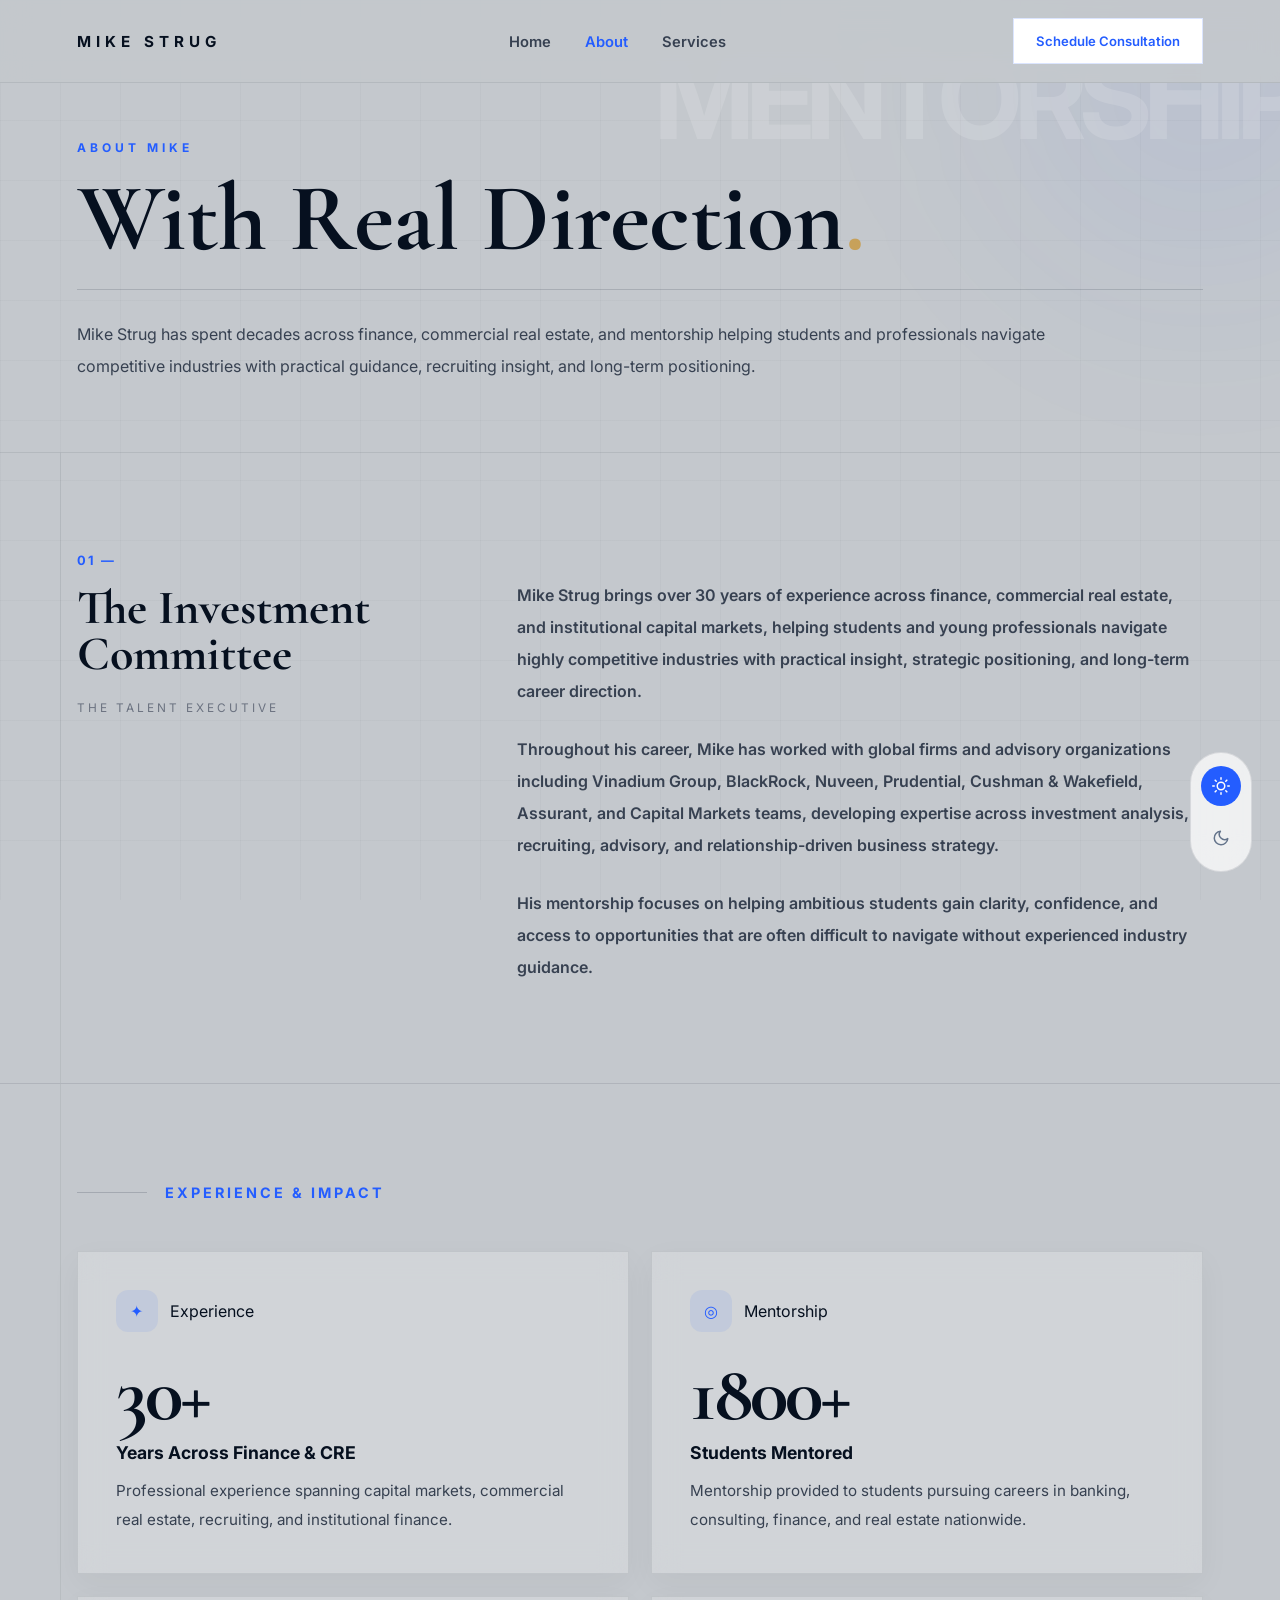
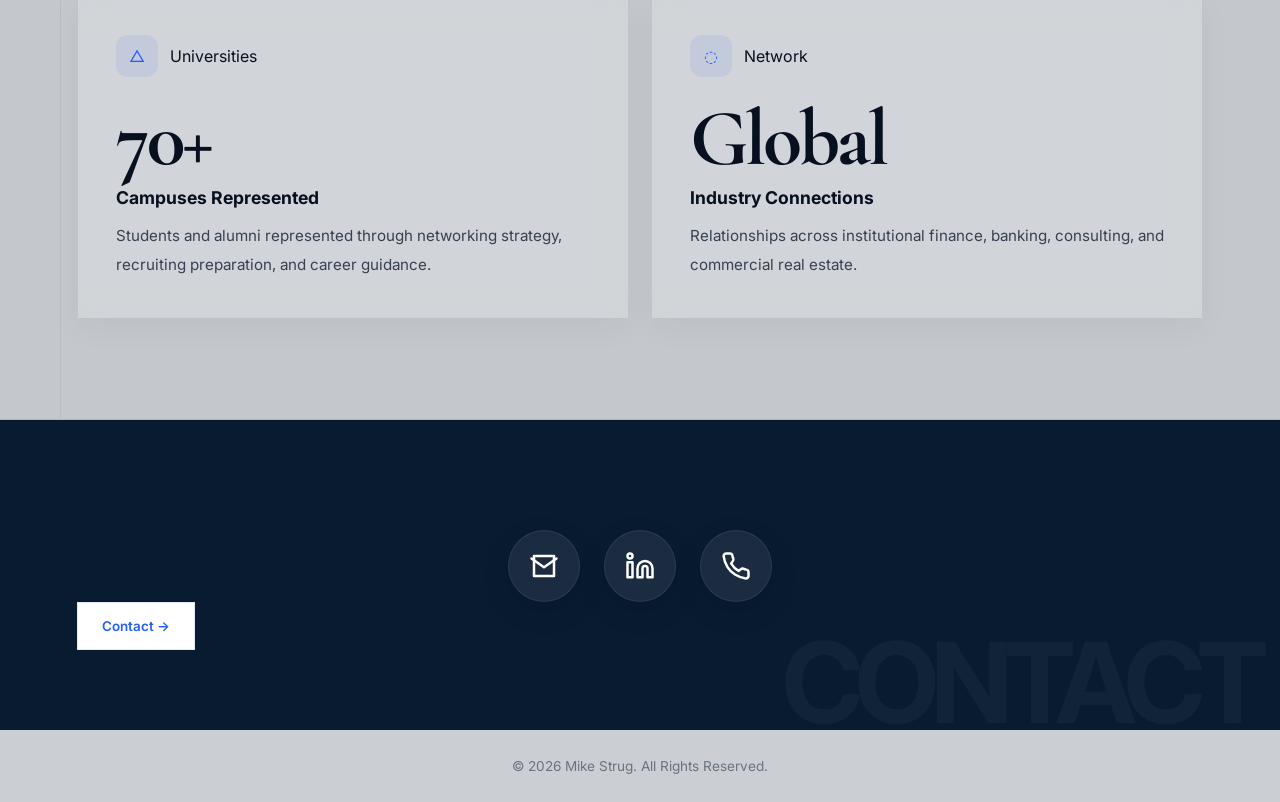
==== commit c1307ecc: "Add files via upload" ====
--- a/about.html
+++ b/about.html
@@ -26,10 +26,9 @@
 <!-- NAV -->
 
 <nav>
-
-  <div class="logo">
-    MIKE STRUG
-  </div>
+<a href="index.html" class="logo">
+  MIKE STRUG
+</a>
 
   <ul>
 
@@ -221,7 +220,7 @@
       </div>
 
       <h3 class="counter" data-target="70">0</h3>
-      
+
 
       <h4>
         Campuses Represented
--- a/style.css
+++ b/style.css
@@ -6,61 +6,58 @@
   margin:0;
   padding:0;
   box-sizing:border-box;
+  min-width:0;
 }
 
 html{
   scroll-behavior:smooth;
+  overflow-x:hidden;
 }
 
 body{
-
   font-family:'Inter',sans-serif;
-
   background:#C4C8CD;
-
   color:#06101F;
-
   overflow-x:hidden;
-
+  max-width:100vw;
   -webkit-font-smoothing:antialiased;
-
-  position:relative;
-}
-
+  position:relative;
+}
 
 /* GRID BACKGROUND */
-
 body::before{
-
   content:"";
-
   position:fixed;
-
   inset:0;
-
   background-image:
-
-  linear-gradient(
-    rgba(6,16,31,0.025) 1px,
-    transparent 1px
-  ),
-
-  linear-gradient(
-    90deg,
-    rgba(6,16,31,0.025) 1px,
-    transparent 1px
-  );
-
+    linear-gradient(rgba(6,16,31,0.025) 1px, transparent 1px),
+    linear-gradient(90deg, rgba(6,16,31,0.025) 1px, transparent 1px);
   background-size:60px 60px;
-
   pointer-events:none;
-
   z-index:-1;
 }
 
-a{
-  text-decoration:none;
-}
+/* AMBIENT GLOW */
+body::after{
+  content:"";
+  position:fixed;
+  width:600px;
+  height:600px;
+  background:radial-gradient(circle, rgba(36,93,255,0.08), transparent 70%);
+  top:-220px;
+  right:-220px;
+  filter:blur(80px);
+  z-index:-2;
+  animation:ambientMove 14s ease-in-out infinite;
+}
+
+@keyframes ambientMove{
+  0%{ transform:translate(0px,0px); }
+  50%{ transform:translate(-40px,30px); }
+  100%{ transform:translate(0px,0px); }
+}
+
+a{ text-decoration:none; }
 
 img{
   max-width:100%;
@@ -68,99 +65,72 @@
 }
 
 
-
 /* =========================================
    NAVBAR
 ========================================= */
 
 nav{
-
   width:100%;
-
   padding:18px 6%;
-
-  display:flex;
-
+  display:flex;
   justify-content:space-between;
-
-  align-items:center;
-
+  align-items:center;
   position:fixed;
-
   top:0;
-
   z-index:1000;
-
   background:rgba(196,200,205,0.92);
-
   backdrop-filter:blur(14px);
-
-  border-bottom:
-  1px solid rgba(6,16,31,0.08);
+  border-bottom:1px solid rgba(6,16,31,0.08);
 }
 
 .logo{
-
   font-size:0.95rem;
-
   letter-spacing:5px;
-
-  font-weight:700;
-
+  font-weight:700;
   color:#06101F;
 }
 
 nav ul{
-
-  display:flex;
-
+  display:flex;
   gap:34px;
-
   list-style:none;
 }
 
 nav ul li a{
-
   color:#374151;
-
   font-size:0.92rem;
-
   font-weight:600;
-
   transition:0.3s ease;
 }
 
 nav ul li a:hover,
-.active-link{
-
+.active-link{ color:#245DFF; }
+
+.nav-btn{
+  border:1px solid rgba(36,93,255,0.16);
   color:#245DFF;
-}
-
-.nav-btn{
-
-  border:
-  1px solid rgba(36,93,255,0.16);
-
-  color:#245DFF;
-
   padding:14px 22px;
-
   font-size:0.82rem;
-
   font-weight:600;
-
   background:white;
-
   transition:0.3s ease;
 }
 
 .nav-btn:hover{
-
   background:#245DFF;
-
   color:white;
 }
 
+.nav-scrolled{
+  padding:14px 6%;
+  background:rgba(196,200,205,0.72);
+  backdrop-filter:blur(22px);
+  box-shadow:0 10px 30px rgba(0,0,0,0.06);
+}
+
+.dark-mode .nav-scrolled{
+  background:rgba(7,20,38,0.72);
+}
 
 
 /* =========================================
@@ -168,800 +138,823 @@
 ========================================= */
 
 .hero-buttons{
-
-  display:flex;
-
+  display:flex;
   gap:14px;
-
   flex-wrap:wrap;
+  margin-top:16px;
 }
 
 .primary-btn,
 .secondary-btn{
-
   padding:15px 24px;
-
   font-size:0.84rem;
-
   font-weight:600;
-
   display:inline-flex;
-
-  align-items:center;
-
+  align-items:center;
   justify-content:center;
-
   transition:0.3s ease;
-}
-
-.primary-btn{
-
+  position:relative;
+  overflow:hidden;
+  will-change:transform;
+}
+
+.primary-btn{ background:#245DFF; color:white; }
+.primary-btn:hover{ transform:translateY(-2px); }
+
+.secondary-btn{
+  background:white;
+  color:#245DFF;
+  border:1px solid rgba(36,93,255,0.14);
+}
+
+.secondary-btn:hover{ background:rgba(36,93,255,0.05); }
+
+.primary-btn::before,
+.secondary-btn::before,
+.nav-btn::before,
+.contact-submit::before{
+  content:"";
+  position:absolute;
+  inset:0;
+  background:linear-gradient(120deg, transparent, rgba(255,255,255,0.28), transparent);
+  transform:translateX(-120%);
+  transition:0.7s ease;
+}
+
+.primary-btn:hover::before,
+.secondary-btn:hover::before,
+.nav-btn:hover::before,
+.contact-submit:hover::before{ transform:translateX(120%); }
+
+.primary-btn:hover,
+.secondary-btn:hover,
+.nav-btn:hover,
+.contact-submit:hover{
+  box-shadow:0 14px 40px rgba(36,93,255,0.22);
+  transform:translateY(-3px);
+}
+
+
+/* =========================================
+   HOME HERO
+========================================= */
+
+.hero{
+  display:grid;
+  grid-template-columns:1fr 0.9fr;
+  align-items:center;
+  gap:45px;
+  padding:140px 6% 120px;
+  border-bottom:1px solid rgba(6,16,31,0.08);
+  position:relative;
+}
+
+.hero::after{
+  content:"FINANCE";
+  position:absolute;
+  bottom:-10px;
+  left:20px;
+  font-size:7rem;
+  font-weight:700;
+  letter-spacing:-8px;
+  color:rgba(255,255,255,0.16);
+}
+
+.hero-content{
+  max-width:760px;
+  width:100%;
+  margin-left:40px;
+  position:relative;
+  z-index:2;
+}
+
+.hero-label{
+  color:#245DFF;
+  letter-spacing:2.5px;
+  font-size:0.75rem;
+  font-weight:700;
+  margin-bottom:18px;
+  white-space:nowrap;
+}
+
+.hero h1{
+  font-family:'Cormorant Garamond',serif;
+  font-size:clamp(3.2rem, 5vw, 7.2rem);
+  line-height:0.9;
+  letter-spacing:-3px;
+  margin-bottom:22px;
+  color:#06101F;
+}
+
+.hero h1 span{ color:#C7A15A; }
+
+.hero-description{
+  color:#374151;
+  line-height:1.9;
+  font-size:1.22rem;
+  max-width:680px;
+  margin-bottom:30px;
+}
+
+.hero-image{
+  height:470px;
+  max-width:420px;
+  margin-left:auto;
+  overflow:hidden;
+  border-radius:20px;
+  border:1px solid rgba(6,16,31,0.08);
+  transition:transform 0.25s ease-out, box-shadow 0.4s ease;
+}
+
+.hero-image:hover{ box-shadow:0 30px 80px rgba(0,0,0,0.16); }
+
+.hero-image img{
+  width:100%;
+  height:100%;
+  object-fit:cover;
+}
+
+
+/* =========================================
+   COMPANY CAROUSEL
+========================================= */
+
+.company-carousel-section{
+  width:100%;
+  overflow:hidden;
+  padding:20px 0 50px;
+  position:relative;
+}
+
+.company-carousel{
+  width:100%;
+  overflow:hidden;
+  position:relative;
+}
+
+.company-slide-track{
+  display:flex;
+  align-items:center;
+  gap:22px;
+  width:max-content;
+  animation:scrollCompanies 32s linear infinite;
+}
+
+.company-pill{
+  min-width:240px;
+  height:88px;
+  padding:0 34px;
+  display:flex;
+  align-items:center;
+  justify-content:center;
+  background:rgba(255,255,255,0.55);
+  border:1px solid rgba(255,255,255,0.22);
+  backdrop-filter:blur(14px);
+  font-size:0.95rem;
+  font-weight:700;
+  letter-spacing:1px;
+  white-space:nowrap;
+  color:#111827;
+  box-shadow:0 10px 30px rgba(0,0,0,0.06);
+  transition:0.35s ease;
+}
+
+.company-pill:hover{
+  transform:translateY(-4px);
   background:#245DFF;
-
   color:white;
-}
-
-.primary-btn:hover{
-
-  transform:translateY(-2px);
-}
-
-.secondary-btn{
-
-  background:white;
-
+  box-shadow:0 16px 35px rgba(36,93,255,0.28);
+}
+
+@keyframes scrollCompanies{
+  0%{ transform:translateX(0); }
+  100%{ transform:translateX(-50%); }
+}
+
+.company-carousel::before,
+.company-carousel::after{
+  content:"";
+  position:absolute;
+  top:0;
+  width:140px;
+  height:100%;
+  z-index:5;
+  pointer-events:none;
+}
+
+.company-carousel::before{
+  left:0;
+  background:linear-gradient(to right, #C4C8CD, transparent);
+}
+
+.company-carousel::after{
+  right:0;
+  background:linear-gradient(to left, #C4C8CD, transparent);
+}
+
+
+/* =========================================
+   GAIN SECTION
+========================================= */
+
+.gain-section{
+  padding:85px 6%;
+  border-bottom:1px solid rgba(6,16,31,0.08);
+}
+
+.gain-title{
+  display:flex;
+  align-items:center;
+  justify-content:center;
+  gap:20px;
+  margin-bottom:55px;
+}
+
+.line{
+  width:70px;
+  height:1px;
+  background:rgba(6,16,31,0.16);
+}
+
+.gain-title h2{
   color:#245DFF;
-
-  border:
-  1px solid rgba(36,93,255,0.14);
-}
-
-.secondary-btn:hover{
-
-  background:
-  rgba(36,93,255,0.05);
-}
-
-
-
-/* =========================================
-   HOME HERO
-========================================= */
-
-.hero{
-
-  min-height:auto;
-
+  letter-spacing:3px;
+  font-size:0.9rem;
+  font-weight:700;
+}
+
+.gain-grid{
   display:grid;
-
-  grid-template-columns:1fr 0.9fr;
-
-  align-items:center;
-
-  gap:45px;
-
-  padding:120px 6% 70px;
-
-  border-bottom:
-  1px solid rgba(6,16,31,0.08);
-
-  position:relative;
-}
-
-.hero::after{
-
-  content:"FINANCE";
-
+  grid-template-columns:repeat(4,1fr);
+}
+
+.gain-card{
+  padding:30px;
+  text-align:center;
+  border-right:1px solid rgba(6,16,31,0.08);
+  transition:transform 0.45s ease, box-shadow 0.45s ease, border 0.45s ease;
+}
+
+.gain-card:last-child{ border-right:none; }
+
+.gain-card:hover{
+  transform:translateY(-10px);
+  background:rgba(255,255,255,0.16);
+  box-shadow:0 20px 60px rgba(0,0,0,0.10);
+  border:1px solid rgba(36,93,255,0.18);
+}
+
+.gain-icon{
+  color:#245DFF;
+  font-size:2rem;
+  margin-bottom:18px;
+}
+
+.gain-card h3{
+  margin-bottom:14px;
+  font-size:1rem;
+  color:#06101F;
+}
+
+.gain-card p{
+  color:#374151;
+  line-height:1.8;
+  font-size:0.94rem;
+}
+
+
+/* =========================================
+   ABOUT PAGE
+========================================= */
+
+.about-hero{
+  padding:140px 6% 70px;
+  border-bottom:1px solid rgba(6,16,31,0.08);
+  position:relative;
+}
+
+.about-hero::before{
+  content:"MENTORSHIP";
   position:absolute;
-
-  bottom:-10px;
-
-  left:20px;
-
-  font-size:11rem;
-
-  font-weight:700;
-
+  top:30px;
+  right:-20px;
+  font-size:7rem;
+  font-weight:700;
   letter-spacing:-8px;
-
-  color:rgba(255,255,255,0.16);
-}
-
-.hero-content{
-
-  max-width:620px;
-
-  position:relative;
-
+  color:rgba(255,255,255,0.14);
+}
+
+.about-mini{
+  color:#245DFF;
+  letter-spacing:4px;
+  font-size:0.75rem;
+  font-weight:700;
+  margin-bottom:22px;
+}
+
+.about-hero h1{
+  font-family:'Cormorant Garamond',serif;
+  font-size:6rem;
+  line-height:0.88;
+  margin-bottom:28px;
+  color:#06101F;
+}
+
+.about-hero h1 span{ color:#C7A15A; }
+
+.about-line{
+  width:100%;
+  height:1px;
+  background:rgba(6,16,31,0.14);
+  margin-bottom:28px;
+}
+
+.about-intro{
+  max-width:980px;
+  color:#374151;
+  line-height:2;
+  font-size:1rem;
+}
+
+.about-row{
+  display:grid;
+  grid-template-columns:0.7fr 1.3fr;
+  gap:70px;
+  padding:100px 6%;
+  border-bottom:1px solid rgba(6,16,31,0.10);
+  position:relative;
+}
+
+.about-row::before{
+  content:"";
+  position:absolute;
+  left:60px;
+  top:0;
+  width:1px;
+  height:100%;
+  background:rgba(6,16,31,0.06);
+}
+
+.about-left{
+  position:sticky;
+  top:120px;
+  height:fit-content;
+}
+
+.section-number{
+  color:#245DFF;
+  font-size:0.8rem;
+  margin-bottom:18px;
+  letter-spacing:2px;
+  font-weight:700;
+}
+
+.about-left h2{
+  font-family:'Cormorant Garamond',serif;
+  font-size:3rem;
+  line-height:0.95;
+  margin-bottom:18px;
+  font-weight:700;
+  color:#06101F;
+}
+
+.about-left span{
+  color:#6B7280;
+  letter-spacing:3px;
+  font-size:0.74rem;
+}
+
+.about-right{
+  display:flex;
+  flex-direction:column;
+  gap:26px;
+}
+
+.about-right p{
+  color:#374151;
+  line-height:2;
+  font-size:1rem;
+  font-weight:600;
+}
+
+
+/* =========================================
+   METRICS
+========================================= */
+
+.metrics-section{
+  padding:100px 6%;
+  border-bottom:1px solid rgba(6,16,31,0.10);
+  position:relative;
+}
+
+.metrics-section::before{
+  content:"";
+  position:absolute;
+  left:60px;
+  top:0;
+  width:1px;
+  height:100%;
+  background:rgba(6,16,31,0.06);
+}
+
+.metrics-header{
+  display:flex;
+  align-items:center;
+  gap:18px;
+  margin-bottom:50px;
+}
+
+.metrics-header h2{
+  color:#245DFF;
+  letter-spacing:3px;
+  font-size:0.9rem;
+  font-weight:700;
+}
+
+.metrics-grid{
+  display:grid;
+  grid-template-columns:repeat(2,1fr);
+  gap:22px;
+}
+
+.metric-card{
+  background:rgba(255,255,255,0.22);
+  border:1px solid rgba(6,16,31,0.08);
+  padding:38px;
+  backdrop-filter:blur(14px);
+  box-shadow:0 10px 30px rgba(0,0,0,0.04);
+  transition:transform 0.45s ease, box-shadow 0.45s ease, border 0.45s ease;
+  position:relative;
+}
+
+.metric-card:hover{
+  transform:translateY(-10px);
+  border:1px solid rgba(36,93,255,0.24);
+  box-shadow:0 22px 50px rgba(0,0,0,0.08);
+}
+
+.metric-top{
+  display:flex;
+  align-items:center;
+  gap:12px;
+  margin-bottom:28px;
+}
+
+.metric-icon{
+  width:42px;
+  height:42px;
+  border-radius:12px;
+  background:rgba(36,93,255,0.08);
+  display:flex;
+  align-items:center;
+  justify-content:center;
+  color:#245DFF;
+  font-size:1rem;
+}
+
+.metric-card h3{
+  font-family:'Cormorant Garamond',serif;
+  font-size:5rem;
+  line-height:0.85;
+  letter-spacing:-3px;
+  color:#06101F;
+  margin-bottom:14px;
+}
+
+.metric-card h4{
+  font-size:1.1rem;
+  margin-bottom:14px;
+  color:#06101F;
+  font-weight:700;
+}
+
+.metric-card p{
+  color:#374151;
+  line-height:1.9;
+  font-size:0.95rem;
+}
+
+
+/* =========================================
+   SERVICES HERO
+========================================= */
+
+.services-hero{
+  display:flex;
+  justify-content:center;
+  align-items:center;
+  text-align:center;
+  padding:115px 6% 40px;
+}
+
+.full-services-hero{
+  max-width:920px;
+  display:flex;
+  flex-direction:column;
+  align-items:center;
+}
+
+.services-mini{
+  color:#245DFF;
+  letter-spacing:3px;
+  font-size:0.75rem;
+  font-weight:700;
+  margin-bottom:14px;
+}
+
+.services-left h1{
+  font-family:'Cormorant Garamond',serif;
+  font-size:5rem;
+  line-height:0.92;
+  margin-bottom:18px;
+  color:#06101F;
+}
+
+.services-left h1 span{ color:#C7A15A; }
+
+.services-divider{
+  width:100%;
+  height:1px;
+  background:rgba(6,16,31,0.14);
+  margin-bottom:20px;
+}
+
+.services-description{
+  max-width:680px;
+  line-height:1.8;
+  margin-bottom:24px;
+  color:#374151;
+}
+
+
+/* =========================================
+   PROCESS SECTION
+========================================= */
+
+.process-section{
+  padding:75px 6%;
+  background:#071426;
+  position:relative;
+  overflow:hidden;
+}
+
+.process-section::before{
+  content:"PROCESS";
+  position:absolute;
+  top:20px;
+  right:20px;
+  font-size:7rem;
+  font-weight:700;
+  letter-spacing:-6px;
+  color:rgba(255,255,255,0.04);
+}
+
+.process-heading{
+  margin-bottom:45px;
+  max-width:700px;
+  position:relative;
   z-index:2;
 }
 
-.hero-label{
-
+.process-heading p{
   color:#245DFF;
-
   letter-spacing:3px;
-
+  font-size:0.78rem;
+  font-weight:700;
+  margin-bottom:16px;
+}
+
+.process-heading h2{
+  font-family:'Cormorant Garamond',serif;
+  font-size:4.2rem;
+  line-height:0.95;
+  color:white;
+}
+
+.process-grid{
+  display:grid;
+  grid-template-columns:repeat(4,1fr);
+  gap:30px;
+}
+
+.process-card{
+  border-top:1px solid rgba(255,255,255,0.10);
+  padding-top:24px;
+  position:relative;
+  transition:transform 0.45s ease, box-shadow 0.45s ease, border 0.45s ease;
+}
+
+.process-card::after{
+  content:"";
+  position:absolute;
+  left:0;
+  bottom:-8px;
+  width:0%;
+  height:2px;
+  background:#245DFF;
+  transition:0.45s ease;
+}
+
+.process-card:hover::after{ width:100%; }
+
+.process-card:hover{
+  transform:translateY(-10px);
+  box-shadow:0 20px 60px rgba(0,0,0,0.10);
+}
+
+.process-card span{
+  font-size:3rem;
+  color:rgba(255,255,255,0.42);
+  margin-bottom:16px;
+  display:block;
+  font-family:'Cormorant Garamond',serif;
+}
+
+.process-card h3{
+  color:white;
+  margin-bottom:12px;
+}
+
+.process-card p{
+  color:#94A3B8;
+  line-height:1.8;
+}
+
+
+/* =========================================
+   CONTACT SECTION
+========================================= */
+
+.contact-section{
+  padding:80px 6%;
+  background:#081B31;
+  position:relative;
+  overflow:hidden;
+}
+
+.contact-section::before{
+  content:"CONTACT";
+  position:absolute;
+  bottom:-20px;
+  right:20px;
+  font-size:7rem;
+  font-weight:700;
+  letter-spacing:-8px;
+  color:rgba(255,255,255,0.04);
+}
+
+.contact-container{
+  display:grid;
+  grid-template-columns:0.75fr 1fr 0.9fr;
+  gap:34px;
+  align-items:center;
+  max-width:1500px;
+  margin:auto;
+  position:relative;
+  z-index:2;
+}
+
+.contact-phone{ order:1; }
+.contact-form-panel{ order:2; }
+.contact-left-panel{ order:3; margin-left:auto; text-align:left; }
+
+.contact-left-panel{ max-width:420px; }
+
+.contact-mini{
+  color:#245DFF;
+  letter-spacing:3px;
   font-size:0.75rem;
-
-  font-weight:700;
-
+  font-weight:700;
   margin-bottom:18px;
 }
 
-.hero h1{
-
+.contact-left-panel h2{
   font-family:'Cormorant Garamond',serif;
-
-  font-size:4.5rem;
-
-  line-height:0.9;
-
+  font-size:4.3rem;
+  line-height:0.92;
+  color:white;
   margin-bottom:22px;
-
-  color:#06101F;
-}
-
-.hero h1 span{
-
-  color:#C7A15A;
-}
-
-.hero-description{
-
-  color:#374151;
-
+}
+
+.contact-left-panel h2 span{ color:#C7A15A; }
+
+.contact-line{
+  width:100%;
+  height:1px;
+  background:rgba(255,255,255,0.10);
+  margin-bottom:22px;
+}
+
+.contact-description{
+  color:#94A3B8;
   line-height:1.9;
-
-  font-size:1rem;
-
-  max-width:520px;
-
-  margin-bottom:30px;
-}
-
-.hero-image{
-
-  height:470px;
-
-  max-width:420px;
-
-  margin-left:auto;
-
-  overflow:hidden;
-
-  border-radius:20px;
-
-  border:
-  1px solid rgba(6,16,31,0.08);
-}
-
-.hero-image img{
-
-  width:100%;
-
-  height:100%;
-
-  object-fit:cover;
-}
-
-
-
-/* =========================================
-   GAIN SECTION
-========================================= */
-
-.gain-section{
-
-  padding:85px 6%;
-
-  border-bottom:
-  1px solid rgba(6,16,31,0.08);
-}
-
-.gain-title{
-
-  display:flex;
-
-  align-items:center;
-
-  justify-content:center;
-
-  gap:20px;
-
-  margin-bottom:55px;
-}
-
-.line{
-
-  width:70px;
-
-  height:1px;
-
-  background:
-  rgba(6,16,31,0.16);
-}
-
-.gain-title h2{
-
-  color:#245DFF;
-
-  letter-spacing:3px;
-
-  font-size:0.9rem;
-
-  font-weight:700;
-}
-
-.gain-grid{
-
+  font-size:0.98rem;
+}
+
+.contact-form-panel{
+  background:rgba(255,255,255,0.04);
+  border:1px solid rgba(255,255,255,0.08);
+  padding:34px;
+  backdrop-filter:blur(18px);
+}
+
+.form-row{
   display:grid;
-
-  grid-template-columns:repeat(4,1fr);
-}
-
-.gain-card{
-
-  padding:30px;
-
-  text-align:center;
-
-  border-right:
-  1px solid rgba(6,16,31,0.08);
-
-  transition:0.3s ease;
-}
-
-.gain-card:last-child{
-
-  border-right:none;
-}
-
-.gain-card:hover{
-
-  transform:translateY(-4px);
-
-  background:
-  rgba(255,255,255,0.16);
-}
-
-.gain-icon{
-
-  color:#245DFF;
-
-  font-size:2rem;
-
-  margin-bottom:18px;
-}
-
-.gain-card h3{
-
-  margin-bottom:14px;
-
-  font-size:1rem;
-
-  color:#06101F;
-}
-
-.gain-card p{
-
-  color:#374151;
-
-  line-height:1.8;
-
-  font-size:0.94rem;
-}
-
-
-
-/* =========================================
-   ABOUT PAGE
-========================================= */
-
-.about-hero{
-
-  padding:140px 6% 70px;
-
-  border-bottom:
-  1px solid rgba(6,16,31,0.08);
-
-  position:relative;
-}
-
-.about-hero::before{
-
-  content:"MENTORSHIP";
-
-  position:absolute;
-
-  top:30px;
-
-  right:-20px;
-
-  font-size:11rem;
-
-  font-weight:700;
-
-  letter-spacing:-8px;
-
-  color:rgba(255,255,255,0.14);
-}
-
-.about-mini{
-
-  color:#245DFF;
-
-  letter-spacing:4px;
-
-  font-size:0.75rem;
-
-  font-weight:700;
-
-  margin-bottom:22px;
-}
-
-.about-hero h1{
-
-  font-family:'Cormorant Garamond',serif;
-
-  font-size:6rem;
-
-  line-height:0.88;
-
-  margin-bottom:28px;
-
-  color:#06101F;
-}
-
-.about-hero h1 span{
-
-  color:#C7A15A;
-}
-
-.about-line{
-
-  width:100%;
-
-  height:1px;
-
-  background:
-  rgba(6,16,31,0.14);
-
-  margin-bottom:28px;
-}
-
-.about-intro{
-
-  max-width:980px;
-
-  color:#374151;
-
-  line-height:2;
-
-  font-size:1rem;
-}
-
-
-
-/* =========================================
-   SERVICES HERO
-========================================= */
-
-.services-hero{
-
-  display:flex;
-
-  justify-content:center;
-
-  align-items:center;
-
-  text-align:center;
-
-  padding:115px 6% 40px;
-}
-
-.full-services-hero{
-
-  max-width:920px;
-
-  display:flex;
-
+  grid-template-columns:1fr 1fr;
+  gap:16px;
+}
+
+.form-group{
+  display:flex;
   flex-direction:column;
-
-  align-items:center;
-}
-
-.services-mini{
-
-  color:#245DFF;
-
-  letter-spacing:3px;
-
-  font-size:0.75rem;
-
-  font-weight:700;
-
-  margin-bottom:14px;
-}
-
-.services-left h1{
-
-  font-family:'Cormorant Garamond',serif;
-
-  font-size:5rem;
-
-  line-height:0.92;
-
-  margin-bottom:18px;
-
-  color:#06101F;
-}
-
-.services-left h1 span{
-
-  color:#C7A15A;
-}
-
-.services-divider{
-
-  width:100%;
-
-  height:1px;
-
-  background:
-  rgba(6,16,31,0.14);
-
   margin-bottom:20px;
 }
 
-.services-description{
-
-  max-width:680px;
-
-  line-height:1.8;
-
-  margin-bottom:24px;
-
-  color:#374151;
-}
-
-
-
-/* =========================================
-   PROCESS SECTION
-========================================= */
-
-.process-section{
-
-  padding:75px 6%;
-
-  background:#071426;
-
-  position:relative;
-
-  overflow:hidden;
-}
-
-.process-section::before{
-
-  content:"PROCESS";
-
-  position:absolute;
-
-  top:20px;
-
-  right:20px;
-
-  font-size:10rem;
-
-  font-weight:700;
-
-  letter-spacing:-6px;
-
-  color:rgba(255,255,255,0.04);
-}
-
-.process-heading{
-
-  margin-bottom:45px;
-
-  max-width:700px;
-
-  position:relative;
-
-  z-index:2;
-}
-
-.process-heading p{
-
-  color:#245DFF;
-
-  letter-spacing:3px;
-
-  font-size:0.78rem;
-
-  font-weight:700;
-
-  margin-bottom:16px;
-}
-
-.process-heading h2{
-
-  font-family:'Cormorant Garamond',serif;
-
-  font-size:4.2rem;
-
-  line-height:0.95;
-
+.form-group label{
   color:white;
-}
-
-.process-grid{
-
-  display:grid;
-
-  grid-template-columns:repeat(4,1fr);
-
-  gap:30px;
-}
-
-.process-card{
-
-  border-top:
-  1px solid rgba(255,255,255,0.10);
-
-  padding-top:24px;
-}
-
-.process-card span{
-
-  font-size:3rem;
-
-  color:rgba(255,255,255,0.42);
-
-  margin-bottom:16px;
-
-  display:block;
-
-  font-family:'Cormorant Garamond',serif;
-}
-
-.process-card h3{
-
-  color:white;
-
-  margin-bottom:12px;
-}
-
-.process-card p{
-
-  color:#94A3B8;
-
-  line-height:1.8;
-}
-
-
-
-/* =========================================
-   CONTACT SECTION
-========================================= */
-
-.contact-section{
-
-  padding:80px 6%;
-
-  background:#081B31;
-
-  position:relative;
-
-  overflow:hidden;
-}
-
-.contact-section::before{
-
-  content:"CONTACT";
-
-  position:absolute;
-
-  bottom:-20px;
-
-  right:20px;
-
-  font-size:11rem;
-
-  font-weight:700;
-
-  letter-spacing:-8px;
-
-  color:rgba(255,255,255,0.04);
-}
-
-.contact-container{
-
-  display:grid;
-
-  grid-template-columns:
-  0.9fr
-  1fr
-  0.75fr;
-
-  gap:34px;
-
-  align-items:center;
-
-  max-width:1500px;
-
-  margin:auto;
-
-  position:relative;
-
-  z-index:2;
-}
-
-
-/* LEFT */
-
-.contact-left-panel{
-
-  max-width:420px;
-}
-
-.contact-mini{
-
-  color:#245DFF;
-
-  letter-spacing:3px;
-
-  font-size:0.75rem;
-
-  font-weight:700;
-
-  margin-bottom:18px;
-}
-
-.contact-left-panel h2{
-
-  font-family:'Cormorant Garamond',serif;
-
-  font-size:4.3rem;
-
-  line-height:0.92;
-
-  color:white;
-
-  margin-bottom:22px;
-}
-
-.contact-left-panel h2 span{
-
-  color:#C7A15A;
-}
-
-.contact-line{
-
-  width:100%;
-
-  height:1px;
-
-  background:
-  rgba(255,255,255,0.10);
-
-  margin-bottom:22px;
-}
-
-.contact-description{
-
-  color:#94A3B8;
-
-  line-height:1.9;
-
-  font-size:0.98rem;
-}
-
-
-
-/* =========================================
-   FORM
-========================================= */
-
-.contact-form-panel{
-
-  background:
-  rgba(255,255,255,0.04);
-
-  border:
-  1px solid rgba(255,255,255,0.08);
-
-  padding:34px;
-
-  backdrop-filter:blur(18px);
-}
-
-.form-row{
-
-  display:grid;
-
-  grid-template-columns:1fr 1fr;
-
-  gap:16px;
-}
-
-.form-group{
-
-  display:flex;
-
-  flex-direction:column;
-
-  margin-bottom:20px;
-}
-
-.form-group label{
-
-  color:white;
-
   font-size:0.82rem;
-
   margin-bottom:10px;
-
   font-weight:600;
 }
 
 .form-group input,
 .form-group textarea{
-
-  background:
-  rgba(255,255,255,0.06);
-
-  border:
-  1px solid rgba(255,255,255,0.06);
-
+  background:rgba(255,255,255,0.06);
+  border:1px solid rgba(255,255,255,0.06);
   padding:15px;
-
   color:white;
-
   outline:none;
-
   transition:0.3s ease;
 }
 
 .form-group textarea{
-
   min-height:150px;
-
   resize:none;
 }
 
 .form-group input:focus,
 .form-group textarea:focus{
-
-  border:
-  1px solid rgba(36,93,255,0.4);
+  border:1px solid rgba(36,93,255,0.4);
 }
 
 .contact-submit{
-
   width:100%;
-
   padding:17px;
-
   border:none;
-
   background:#245DFF;
-
   color:white;
-
-  font-weight:700;
-
+  font-weight:700;
   cursor:pointer;
-
   transition:0.3s ease;
-}
-
-.contact-submit:hover{
-
-  background:#1E4ED8;
-}
-
+  position:relative;
+  overflow:hidden;
+}
+
+.contact-submit:hover{ background:#1E4ED8; }
+
+
+/* =========================================
+   CONTACT ICONS
+========================================= */
+
+.contact-icons{
+  width:100%;
+  display:flex;
+  flex-direction:row;
+  justify-content:center;
+  align-items:center;
+  gap:24px;
+  margin-top:30px;
+}
+
+.contact-icon{
+  width:72px;
+  height:72px;
+  min-width:72px;
+  border-radius:50%;
+  display:flex;
+  align-items:center;
+  justify-content:center;
+  background:rgba(255,255,255,0.08);
+  border:1px solid rgba(255,255,255,0.08);
+  color:white;
+  transition:0.4s ease;
+  backdrop-filter:blur(18px);
+  box-shadow:0 10px 30px rgba(0,0,0,0.10);
+}
+
+.contact-icon svg{
+  width:30px;
+  height:30px;
+}
+
+.contact-icon:hover{
+  transform:translateY(-6px) scale(1.06);
+  background:#245DFF;
+  border:1px solid rgba(36,93,255,0.35);
+  box-shadow:0 18px 40px rgba(36,93,255,0.32);
+}
 
 
 /* =========================================
@@ -969,935 +962,137 @@
 ========================================= */
 
 .contact-phone{
-
-  display:flex;
-
+  display:flex;
   justify-content:flex-end;
-
   align-items:center;
 }
 
 .phone-wrapper{
-
-  position:relative;
-
-  display:flex;
-
+  position:relative;
+  display:flex;
   justify-content:center;
-
-  align-items:center;
+  align-items:center;
+  transform:scale(0.88);
+  transform-origin:center;
 }
 
 .phone-wrapper::before{
-
   content:"";
-
   position:absolute;
-
   width:320px;
-
   height:320px;
-
-  background:
-  radial-gradient(
-    circle,
-    rgba(36,93,255,0.22) 0%,
-    rgba(199,161,90,0.08) 40%,
-    transparent 72%
-  );
-
+  background:radial-gradient(circle, rgba(36,93,255,0.22) 0%, rgba(199,161,90,0.08) 40%, transparent 72%);
   bottom:-110px;
-
   filter:blur(80px);
+  animation:pulseGlow 7s ease-in-out infinite;
+}
+
+@keyframes pulseGlow{
+  0%{ opacity:0.5; transform:scale(1); }
+  50%{ opacity:0.85; transform:scale(1.08); }
+  100%{ opacity:0.5; transform:scale(1); }
 }
 
 .phone-frame{
-
   width:330px;
-
   height:670px;
-
   background:#EEF1F4;
-
   border-radius:42px;
-
   padding:14px;
-
   overflow:hidden;
-
-  position:relative;
-
-  border:
-  1px solid rgba(6,16,31,0.08);
-
-  box-shadow:
-  0 30px 60px rgba(0,0,0,0.12);
-
-  animation:
-  floatPhone 6s ease-in-out infinite;
-}
-
-@keyframes floatPhone{
-
-  0%{
-    transform:
-    translateY(0px)
-    rotate(4deg);
-  }
-
-  50%{
-    transform:
-    translateY(-10px)
-    rotate(4deg);
-  }
-
-  100%{
-    transform:
-    translateY(0px)
-    rotate(4deg);
-  }
-
+  position:relative;
+  border:1px solid rgba(6,16,31,0.08);
+  box-shadow:0 30px 60px rgba(0,0,0,0.12);
 }
 
 .dynamic-island{
-
   position:absolute;
-
   top:10px;
-
   left:50%;
-
   transform:translateX(-50%);
-
   width:120px;
-
   height:28px;
-
   background:#111827;
-
   border-radius:16px;
 }
 
 .phone-screen{
-
   width:100%;
-
   height:100%;
-
   background:#F8FAFC;
-
   border-radius:30px;
-
   padding:26px 22px;
 }
 
-
-/* PRICING */
-
 .pricing-header{
-
   margin-bottom:22px;
 }
 
 .pricing-header p{
-
   color:#245DFF;
-
   font-size:0.72rem;
-
   letter-spacing:2px;
-
-  font-weight:700;
-
+  font-weight:700;
   margin-bottom:8px;
 }
 
 .pricing-header h3{
-
   font-size:1.5rem;
-
   color:#06101F;
 }
 
 .pricing-card{
-
   background:white;
-
   border-radius:24px;
-
   padding:22px;
-
   margin-bottom:16px;
-
-  box-shadow:
-  0 10px 30px rgba(0,0,0,0.05);
+  box-shadow:0 10px 30px rgba(0,0,0,0.05);
+  transition:transform 0.45s ease, box-shadow 0.45s ease, border 0.45s ease;
+}
+
+.pricing-card:hover{
+  transform:translateY(-10px);
+  box-shadow:0 20px 60px rgba(0,0,0,0.10);
+  border:1px solid rgba(36,93,255,0.18);
 }
 
 .plan-tag{
-
   color:#245DFF;
-
   font-size:0.7rem;
-
   letter-spacing:2px;
-
-  font-weight:700;
-
+  font-weight:700;
   display:block;
-
   margin-bottom:10px;
 }
 
 .pricing-card h4{
-
   margin-bottom:12px;
-
   color:#06101F;
 }
 
 .pricing-card h2{
-
   font-size:2.2rem;
-
   margin-bottom:16px;
-
   color:#06101F;
 }
 
 .pricing-card h2 span{
-
   font-size:0.9rem;
-
   color:#64748B;
 }
 
-.pricing-card ul{
-
-  list-style:none;
-}
+.pricing-card ul{ list-style:none; }
 
 .pricing-card ul li{
-
   margin-bottom:10px;
-
   color:#374151;
-
   font-size:0.92rem;
 }
 
 
-
-/* =========================================
-   FOOTER
-========================================= */
-
-footer{
-
-  padding:28px;
-
-  text-align:center;
-
-  background:
-  rgba(255,255,255,0.12);
-}
-
-footer p{
-
-  color:#6B7280;
-
-  font-size:0.85rem;
-}
-
-
-
-/* =========================================
-   THEME TOGGLE
-========================================= */
-
-.theme-toggle{
-
-  position:fixed;
-
-  right:28px;
-
-  bottom:28px;
-
-  width:62px;
-
-  height:120px;
-
-  background:
-  rgba(255,255,255,0.72);
-
-  backdrop-filter:blur(18px);
-
-  border:
-  1px solid rgba(6,16,31,0.10);
-
-  border-radius:999px;
-
-  display:flex;
-
-  flex-direction:column;
-
-  align-items:center;
-
-  justify-content:space-evenly;
-
-  z-index:9999;
-
-  cursor:pointer;
-
-  transition:0.3s ease;
-}
-
-.theme-icon{
-
-  width:40px;
-
-  height:40px;
-
-  border-radius:50%;
-
-  display:flex;
-
-  align-items:center;
-
-  justify-content:center;
-
-  color:#64748B;
-}
-
-.sun-icon{
-
-  background:#245DFF;
-
-  color:white;
-}
-
-.dark-mode .theme-toggle{
-
-  background:
-  rgba(7,20,38,0.84);
-}
-
-.dark-mode .moon-icon{
-
-  background:#245DFF;
-
-  color:white;
-}
-
-.dark-mode .sun-icon{
-
-  background:transparent;
-
-  color:#94A3B8;
-}
-
-
-
-/* =========================================
-   MOBILE
-========================================= */
-
-@media(max-width:1100px){
-
-  .hero{
-
-    grid-template-columns:1fr;
-  }
-
-  .gain-grid{
-
-    grid-template-columns:1fr 1fr;
-  }
-
-  .process-grid{
-
-    grid-template-columns:1fr 1fr;
-  }
-
-  .contact-container{
-
-    grid-template-columns:1fr;
-  }
-
-  .contact-phone{
-
-    justify-content:center;
-
-    margin-top:40px;
-  }
-
-}
-
-@media(max-width:760px){
-
-  nav ul,
-  .nav-btn{
-
-    display:none;
-  }
-
-  .hero{
-
-    grid-template-columns:1fr;
-
-    padding:110px 6% 50px;
-  }
-
-  .hero h1,
-  .about-hero h1,
-  .services-left h1{
-
-    font-size:3.5rem;
-  }
-
-  .gain-grid,
-  .process-grid{
-
-    grid-template-columns:1fr;
-  }
-
-  .hero-image{
-
-    height:360px;
-
-    max-width:100%;
-  }
-
-  .form-row{
-
-    grid-template-columns:1fr;
-  }
-
-  .contact-left-panel h2,
-  .process-heading h2{
-
-    font-size:3rem;
-  }
-
-  .phone-frame{
-
-    width:290px;
-
-    height:590px;
-  }
-
-}
-
-
-
-/* =========================================
-   DARK MODE
-========================================= */
-
-.dark-mode{
-
-  background:#071426;
-
-  color:white;
-}
-/* =========================================
-   ABOUT PAGE FIX
-========================================= */
-
-.about-row{
-
-  display:grid;
-
-  grid-template-columns:0.7fr 1.3fr;
-
-  gap:70px;
-
-  padding:100px 6%;
-
-  border-bottom:
-  1px solid rgba(6,16,31,0.10);
-
-  position:relative;
-}
-
-
-/* VERTICAL LINE */
-
-.about-row::before{
-
-  content:"";
-
-  position:absolute;
-
-  left:60px;
-
-  top:0;
-
-  width:1px;
-
-  height:100%;
-
-  background:
-  rgba(6,16,31,0.06);
-}
-
-
-/* LEFT */
-
-.about-left{
-
-  position:sticky;
-
-  top:120px;
-
-  height:fit-content;
-}
-
-.section-number{
-
-  color:#245DFF;
-
-  font-size:0.8rem;
-
-  margin-bottom:18px;
-
-  letter-spacing:2px;
-
-  font-weight:700;
-}
-
-.about-left h2{
-
-  font-family:
-  'Cormorant Garamond',serif;
-
-  font-size:3rem;
-
-  line-height:0.95;
-
-  margin-bottom:18px;
-
-  font-weight:700;
-
-  color:#06101F;
-}
-
-.about-left span{
-
-  color:#6B7280;
-
-  letter-spacing:3px;
-
-  font-size:0.74rem;
-}
-
-
-/* RIGHT */
-
-.about-right{
-
-  display:flex;
-
-  flex-direction:column;
-
-  gap:26px;
-}
-
-.about-right p{
-
-  color:#374151;
-
-  line-height:2;
-
-  font-size:1rem;
-
-  font-weight:600;
-}
-
-
-
-/* =========================================
-   METRICS
-========================================= */
-
-.metrics-section{
-
-  padding:100px 6%;
-
-  border-bottom:
-  1px solid rgba(6,16,31,0.10);
-
-  position:relative;
-}
-
-.metrics-section::before{
-
-  content:"";
-
-  position:absolute;
-
-  left:60px;
-
-  top:0;
-
-  width:1px;
-
-  height:100%;
-
-  background:
-  rgba(6,16,31,0.06);
-}
-
-.metrics-header{
-
-  display:flex;
-
-  align-items:center;
-
-  gap:18px;
-
-  margin-bottom:50px;
-}
-
-.metrics-header h2{
-
-  color:#245DFF;
-
-  letter-spacing:3px;
-
-  font-size:0.9rem;
-
-  font-weight:700;
-}
-
-
-/* GRID */
-
-.metrics-grid{
-
-  display:grid;
-
-  grid-template-columns:repeat(2,1fr);
-
-  gap:22px;
-}
-
-
-/* CARD */
-
-.metric-card{
-
-  background:
-  rgba(255,255,255,0.22);
-
-  border:
-  1px solid rgba(6,16,31,0.08);
-
-  padding:38px;
-
-  backdrop-filter:blur(14px);
-
-  box-shadow:
-  0 10px 30px rgba(0,0,0,0.04);
-
-  transition:0.35s ease;
-
-  position:relative;
-}
-
-.metric-card:hover{
-
-  transform:
-  translateY(-6px);
-
-  border:
-  1px solid rgba(36,93,255,0.24);
-
-  box-shadow:
-  0 22px 50px rgba(0,0,0,0.08);
-}
-
-.metric-top{
-
-  display:flex;
-
-  align-items:center;
-
-  gap:12px;
-
-  margin-bottom:28px;
-}
-
-.metric-icon{
-
-  width:42px;
-
-  height:42px;
-
-  border-radius:12px;
-
-  background:
-  rgba(36,93,255,0.08);
-
-  display:flex;
-
-  align-items:center;
-
-  justify-content:center;
-
-  color:#245DFF;
-
-  font-size:1rem;
-}
-
-.metric-card h3{
-
-  font-family:
-  'Cormorant Garamond',serif;
-
-  font-size:5rem;
-
-  line-height:0.85;
-
-  letter-spacing:-3px;
-
-  color:#06101F;
-
-  margin-bottom:14px;
-}
-
-.metric-card h4{
-
-  font-size:1.1rem;
-
-  margin-bottom:14px;
-
-  color:#06101F;
-
-  font-weight:700;
-}
-
-.metric-card p{
-
-  color:#374151;
-
-  line-height:1.9;
-
-  font-size:0.95rem;
-}
-
-
-
-/* MOBILE */
-
-@media(max-width:1100px){
-
-  .about-row{
-
-    grid-template-columns:1fr;
-  }
-
-  .metrics-grid{
-
-    grid-template-columns:1fr;
-  }
-
-}
-
-@media(max-width:760px){
-
-  .about-hero h1{
-
-    font-size:4rem;
-  }
-
-  .about-row::before,
-  .metrics-section::before{
-
-    display:none;
-  }
-
-}
-/* =========================================
-   DARK MODE TEXT FIXES
-========================================= */
-
-.dark-mode body{
-
-  background:#071426;
-
-  color:white;
-}
-
-
-/* MAIN HEADINGS */
-
-.dark-mode h1,
-.dark-mode h2,
-.dark-mode h3,
-.dark-mode h4,
-.dark-mode .logo{
-
-  color:white;
-}
-
-
-/* PARAGRAPHS */
-
-.dark-mode p,
-.dark-mode li,
-.dark-mode span,
-.dark-mode .hero-description,
-.dark-mode .services-description,
-.dark-mode .about-intro,
-.dark-mode .about-right p,
-.dark-mode .contact-description{
-
-  color:#D6DCE5;
-}
-
-
-/* NAV */
-
-.dark-mode nav{
-
-  background:
-  rgba(7,20,38,0.92);
-
-  border-bottom:
-  1px solid rgba(255,255,255,0.08);
-}
-
-.dark-mode nav ul li a{
-
-  color:#D6DCE5;
-}
-
-.dark-mode nav ul li a:hover,
-.dark-mode .active-link{
-
-  color:white;
-}
-
-
-/* CARDS */
-
-.dark-mode .gain-card,
-.dark-mode .metric-card,
-.dark-mode .service-card{
-
-  background:
-  rgba(255,255,255,0.03);
-
-  border:
-  1px solid rgba(255,255,255,0.06);
-}
-
-
-/* CARD TEXT */
-
-.dark-mode .gain-card p,
-.dark-mode .metric-card p,
-.dark-mode .service-card p{
-
-  color:#C7D0DA;
-}
-
-
-/* FORM */
-
-.dark-mode .contact-form-panel{
-
-  background:
-  rgba(255,255,255,0.03);
-
-  border:
-  1px solid rgba(255,255,255,0.06);
-}
-
-
-/* INPUTS */
-
-.dark-mode .form-group input,
-.dark-mode .form-group textarea{
-
-  background:
-  rgba(255,255,255,0.05);
-
-  color:white;
-}
-
-
-/* PHONE */
-
-.dark-mode .phone-frame{
-
-  background:#0F172A;
-}
-
-.dark-mode .phone-screen{
-
-  background:#111827;
-}
-
-.dark-mode .pricing-header h3,
-.dark-mode .pricing-card h4,
-.dark-mode .pricing-card h2{
-
-  color:white;
-}
-
-.dark-mode .pricing-card{
-
-  background:#1E293B;
-}
-
-.dark-mode .pricing-card ul li{
-
-  color:#CBD5E1;
-}
-
-
-/* FOOTER */
-
-.dark-mode footer{
-
-  background:
-  rgba(255,255,255,0.03);
-}
-
-.dark-mode footer p{
-
-  color:#CBD5E1;
-}
-/* =========================================
-   ADVANCED INTERACTIONS
-========================================= */
-
-
-/* NAVBAR MORPH */
-
-.nav-scrolled{
-
-  padding:14px 6%;
-
-  background:
-  rgba(196,200,205,0.72);
-
-  backdrop-filter:blur(22px);
-
-  box-shadow:
-  0 10px 30px rgba(0,0,0,0.06);
-}
-
-.dark-mode .nav-scrolled{
-
-  background:
-  rgba(7,20,38,0.72);
-}
-
-
-
-/* SCROLL REVEALS */
+/* =========================================
+   SCROLL REVEALS
+========================================= */
 
 .hero,
 .gain-card,
@@ -1907,1461 +1102,462 @@
 .contact-container,
 .pricing-card,
 .services-hero{
-
   opacity:0;
-
-  transform:
-  translateY(60px);
-
-  transition:
-  opacity 1s ease,
-  transform 1s ease;
+  transform:translateY(60px);
+  transition:opacity 1s ease, transform 1s ease;
 }
 
 .show-reveal{
-
   opacity:1 !important;
-
-  transform:
-  translateY(0px) !important;
-}
-
-
-
-/* PREMIUM BUTTONS */
-
-.primary-btn,
-.secondary-btn,
-.nav-btn,
-.contact-submit{
-
-  position:relative;
-
-  overflow:hidden;
-
-  transition:
-  all 0.35s ease;
-
-  will-change:transform;
-}
-
-.primary-btn::before,
-.secondary-btn::before,
-.nav-btn::before,
-.contact-submit::before{
-
-  content:"";
-
-  position:absolute;
-
-  inset:0;
-
-  background:
-  linear-gradient(
-    120deg,
-    transparent,
-    rgba(255,255,255,0.28),
-    transparent
-  );
-
-  transform:
-  translateX(-120%);
-
-  transition:0.7s ease;
-}
-
-.primary-btn:hover::before,
-.secondary-btn:hover::before,
-.nav-btn:hover::before,
-.contact-submit:hover::before{
-
-  transform:
-  translateX(120%);
-}
-
-.primary-btn:hover,
-.secondary-btn:hover,
-.nav-btn:hover,
-.contact-submit:hover{
-
-  box-shadow:
-  0 14px 40px rgba(36,93,255,0.22);
-
-  transform:
-  translateY(-3px);
-}
-
-
-
-/* ADVANCED CARD DEPTH */
-
-.gain-card,
-.process-card,
-.metric-card,
-.pricing-card{
-
-  transition:
-  transform 0.45s ease,
-  box-shadow 0.45s ease,
-  border 0.45s ease;
-}
-
-.gain-card:hover,
-.process-card:hover,
-.metric-card:hover,
-.pricing-card:hover{
-
-  transform:
-  translateY(-10px);
-
-  box-shadow:
-  0 20px 60px rgba(0,0,0,0.10);
-
-  border:
-  1px solid rgba(36,93,255,0.18);
-}
-
-
-
-/* AMBIENT GLOW ORBS */
-
-body::after{
-
-  content:"";
-
+  transform:translateY(0px) !important;
+}
+
+
+/* =========================================
+   FOOTER
+========================================= */
+
+footer{
+  padding:28px;
+  text-align:center;
+  background:rgba(255,255,255,0.12);
+}
+
+footer p{
+  color:#6B7280;
+  font-size:0.85rem;
+}
+
+
+/* =========================================
+   THEME TOGGLE
+========================================= */
+
+.theme-toggle{
   position:fixed;
-
-  width:600px;
-
-  height:600px;
-
-  background:
-  radial-gradient(
-    circle,
-    rgba(36,93,255,0.08),
-    transparent 70%
-  );
-
-  top:-220px;
-
-  right:-220px;
-
-  filter:blur(80px);
-
-  z-index:-2;
-
-  animation:
-  ambientMove 14s ease-in-out infinite;
-}
-
-@keyframes ambientMove{
-
-  0%{
-
-    transform:
-    translate(0px,0px);
-  }
-
-  50%{
-
-    transform:
-    translate(-40px,30px);
-  }
-
-  100%{
-
-    transform:
-    translate(0px,0px);
-  }
-
-}
-
-
-
-/* HERO IMAGE CINEMATIC */
-
-.hero-image{
-
-  transition:
-  transform 0.25s ease-out,
-  box-shadow 0.4s ease;
-}
-
-.hero-image:hover{
-
-  box-shadow:
-  0 30px 80px rgba(0,0,0,0.16);
-}
-
-
-
-/* PROCESS CARDS */
-
-.process-card{
-
-  position:relative;
-}
-
-.process-card::after{
-
-  content:"";
-
-  position:absolute;
-
-  left:0;
-
-  bottom:-8px;
-
-  width:0%;
-
-  height:2px;
-
-  background:#245DFF;
-
-  transition:0.45s ease;
-}
-
-.process-card:hover::after{
-
-  width:100%;
-}
-
-
-
-/* PHONE GLOW */
-
-.phone-wrapper::before{
-
-  animation:
-  pulseGlow 7s ease-in-out infinite;
-}
-
-@keyframes pulseGlow{
-
-  0%{
-
-    opacity:0.5;
-
-    transform:scale(1);
-  }
-
-  50%{
-
-    opacity:0.85;
-
-    transform:scale(1.08);
-  }
-
-  100%{
-
-    opacity:0.5;
-
-    transform:scale(1);
-  }
-
-}
-
-
-
-/* DARK MODE DEPTH */
+  right:28px;
+  bottom:28px;
+  width:62px;
+  height:120px;
+  background:rgba(255,255,255,0.72);
+  backdrop-filter:blur(18px);
+  border:1px solid rgba(6,16,31,0.10);
+  border-radius:999px;
+  display:flex;
+  flex-direction:column;
+  align-items:center;
+  justify-content:space-evenly;
+  z-index:9999;
+  cursor:pointer;
+  transition:0.3s ease;
+}
+
+.theme-icon{
+  width:40px;
+  height:40px;
+  border-radius:50%;
+  display:flex;
+  align-items:center;
+  justify-content:center;
+  color:#64748B;
+}
+
+.sun-icon{ background:#245DFF; color:white; }
+
+.dark-mode .theme-toggle{ background:rgba(7,20,38,0.84); }
+.dark-mode .moon-icon{ background:#245DFF; color:white; }
+.dark-mode .sun-icon{ background:transparent; color:#94A3B8; }
+
+
+/* =========================================
+   DARK MODE
+========================================= */
+
+.dark-mode{
+  background:#071426;
+  color:white;
+}
+
+.dark-mode h1,
+.dark-mode h2,
+.dark-mode h3,
+.dark-mode h4,
+.dark-mode .logo{ color:white; }
+
+.dark-mode p,
+.dark-mode li,
+.dark-mode span,
+.dark-mode .hero-description,
+.dark-mode .services-description,
+.dark-mode .about-intro,
+.dark-mode .about-right p,
+.dark-mode .contact-description{ color:#D6DCE5; }
+
+.dark-mode nav{
+  background:rgba(7,20,38,0.92);
+  border-bottom:1px solid rgba(255,255,255,0.08);
+}
+
+.dark-mode nav ul li a{ color:#D6DCE5; }
+.dark-mode nav ul li a:hover,
+.dark-mode .active-link{ color:white; }
 
 .dark-mode .gain-card,
 .dark-mode .metric-card,
-.dark-mode .pricing-card,
-.dark-mode .contact-form-panel{
-
-  background:
-  rgba(255,255,255,0.04);
-
+.dark-mode .service-card{
+  background:rgba(255,255,255,0.03);
+  border:1px solid rgba(255,255,255,0.06);
+}
+
+.dark-mode .gain-card p,
+.dark-mode .metric-card p,
+.dark-mode .service-card p{ color:#C7D0DA; }
+
+.dark-mode .contact-form-panel,
+.dark-mode .gain-card,
+.dark-mode .pricing-card{
+  background:rgba(255,255,255,0.04);
   backdrop-filter:blur(18px);
-
-  border:
-  1px solid rgba(255,255,255,0.06);
-}
-
-
-
-/* SMOOTH TRANSITIONS */
+  border:1px solid rgba(255,255,255,0.06);
+}
+
+.dark-mode .form-group input,
+.dark-mode .form-group textarea{
+  background:rgba(255,255,255,0.05);
+  color:white;
+}
+
+.dark-mode .phone-frame{ background:#0F172A; }
+.dark-mode .phone-screen{ background:#111827; }
+
+.dark-mode .pricing-header h3,
+.dark-mode .pricing-card h4,
+.dark-mode .pricing-card h2{ color:white; }
+
+.dark-mode .pricing-card{ background:#1E293B; }
+.dark-mode .pricing-card ul li{ color:#CBD5E1; }
+
+.dark-mode footer{
+  background:rgba(255,255,255,0.03);
+}
+
+.dark-mode footer p{ color:#CBD5E1; }
+
+.dark-mode .hero-description{ color:#CBD5E1; }
+
+.dark-mode .company-pill{
+  background:rgba(255,255,255,0.05);
+  border:1px solid rgba(255,255,255,0.08);
+  color:#E5E7EB;
+}
+
+.dark-mode .company-carousel::before{
+  background:linear-gradient(to right, #071426, transparent);
+}
+
+.dark-mode .company-carousel::after{
+  background:linear-gradient(to left, #071426, transparent);
+}
+
+
+/* =========================================
+   SMOOTH TRANSITIONS
+========================================= */
 
 *{
-
-  transition:
-  background-color 0.35s ease,
-  color 0.35s ease,
-  border-color 0.35s ease;
-}/* =========================================
-   GLOBAL CONTACT ICON FIX
-========================================= */
-
-
-/* ICON CONTAINER */
-
-.contact-icons{
-
-  width:100%;
-
-  display:flex !important;
-
-  flex-direction:row !important;
-
-  justify-content:center !important;
-
-  align-items:center !important;
-
-  gap:24px;
-
-  margin-top:30px;
-}
-
-
-/* ICONS */
-
-.contact-icon{
-
-  width:72px !important;
-
-  height:72px !important;
-
-  min-width:72px;
-
-  border-radius:50%;
-
-  display:flex;
-
-  align-items:center;
-
-  justify-content:center;
-
-  background:
-  rgba(255,255,255,0.08);
-
-  border:
-  1px solid rgba(255,255,255,0.08);
-
-  color:white;
-
-  transition:0.4s ease;
-
-  backdrop-filter:blur(18px);
-
-  box-shadow:
-  0 10px 30px rgba(0,0,0,0.10);
-}
-
-
-/* BIGGER SVG */
-
-.contact-icon svg{
-
-  width:30px !important;
-
-  height:30px !important;
-}
-
-
-/* HOVER */
-
-.contact-icon:hover{
-
-  transform:
-  translateY(-6px)
-  scale(1.06);
-
-  background:#245DFF;
-
-  border:
-  1px solid rgba(36,93,255,0.35);
-
-  box-shadow:
-  0 18px 40px rgba(36,93,255,0.32);
-}
-/* =========================================
-   HERO LAYOUT UPGRADE
-========================================= */
-
-.hero{
-
-  align-items:center;
-
-  justify-content:space-between;
-
-  gap:80px;
-
-  padding-top:140px;
-
-  padding-bottom:120px;
-}
-
-
-
-/* HERO CONTENT */
-
-.hero-content{
-
-  max-width:760px !important;
-
-  width:100%;
-
-  margin-left:40px;
-}
-
-
-
-/* SMALL LABEL */
-
-.hero-label{
-
-  font-size:15px;
-
-  letter-spacing:2.5px;
-
-  margin-bottom:26px;
-
-  white-space:nowrap;
-}
-
-
-
-/* MAIN HERO TITLE */
-
-.hero h1{
-
-  font-size:clamp(3.2rem, 5vw, 7.2rem);
-
-  line-height:0.95;
-
-  letter-spacing:-3px;
-
-  max-width:900px;
-
-  margin-bottom:30px;
-}
-
-
-
-/* DESCRIPTION */
-
-.hero-description{
-
-  font-size:1.22rem;
-
-  line-height:1.9;
-
-  max-width:680px;
-
-  color:#4B5563;
-
-  margin-bottom:42px;
-}
-
-
-
-/* BUTTON SPACING */
-
-.hero-buttons{
-
-  margin-top:16px;
-
-  display:flex;
-
-  gap:18px;
-
-  flex-wrap:wrap;
-}
-
-
-
-/* DARK MODE */
-
-.dark-mode .hero-description{
-
-  color:#CBD5E1;
-}
-/* =========================================
-   COMPANY CAROUSEL
-========================================= */
-
-.company-carousel-section{
-
-  width:100%;
-
-  overflow:hidden;
-
-  padding:20px 0 50px;
-
-  position:relative;
-}
-
-
-.company-carousel{
-
-  width:100%;
-
-  overflow:hidden;
-
-  position:relative;
-}
-
-
-.company-slide-track{
-
-  display:flex;
-
-  align-items:center;
-
-  gap:22px;
-
-  width:max-content;
-
-  animation:
-  scrollCompanies 32s linear infinite;
-}
-
-
-
-/* PILLS */
-.company-pill{
-
-  min-width:240px;
-
-  height:88px;
-
-  padding:0 34px;
-
-  display:flex;
-
-  align-items:center;
-
-  justify-content:center;
-
-  background:
-  rgba(255,255,255,0.55);
-
-  border:
-  1px solid rgba(255,255,255,0.22);
-
-  backdrop-filter:blur(14px);
-
-  font-size:0.95rem;
-
-  font-weight:700;
-
-  letter-spacing:1px;
-
-  white-space:nowrap;
-
-  color:#111827;
-
-  box-shadow:
-  0 10px 30px rgba(0,0,0,0.06);
-
-  transition:0.35s ease;
-}
-
-/* HOVER */
-
-.company-pill:hover{
-
-  transform:
-  translateY(-4px);
-
-  background:#245DFF;
-
-  color:white;
-
-  box-shadow:
-  0 16px 35px rgba(36,93,255,0.28);
-}
-
-
-
-/* ANIMATION */
-
-@keyframes scrollCompanies{
-
-  0%{
-
-    transform:
-    translateX(0);
-  }
-
-  100%{
-
-    transform:
-    translateX(-50%);
-  }
-
-}
-
-
-
-/* EDGE FADE */
-
-.company-carousel::before,
-.company-carousel::after{
-
-  content:"";
-
-  position:absolute;
-
-  top:0;
-
-  width:140px;
-
-  height:100%;
-
-  z-index:5;
-
-  pointer-events:none;
-}
-
-
-.company-carousel::before{
-
-  left:0;
-
-  background:
-  linear-gradient(
-    to right,
-    #C4C8CD,
-    transparent
-  );
-}
-
-
-.company-carousel::after{
-
-  right:0;
-
-  background:
-  linear-gradient(
-    to left,
-    #C4C8CD,
-    transparent
-  );
-}
-
-
-
-/* DARK MODE */
-
-.dark-mode .company-pill{
-
-  background:
-  rgba(255,255,255,0.05);
-
-  border:
-  1px solid rgba(255,255,255,0.08);
-
-  color:#E5E7EB;
-}
-
-
-.dark-mode .company-carousel::before{
-
-  background:
-  linear-gradient(
-    to right,
-    #071426,
-    transparent
-  );
-}
-
-
-.dark-mode .company-carousel::after{
-
-  background:
-  linear-gradient(
-    to left,
-    #071426,
-    transparent
-  );
-}
-/* =========================================
-   SWITCH CONTACT LAYOUT
-========================================= */
-
-.contact-container{
-
-  grid-template-columns:
-  0.75fr
-  1fr
-  0.9fr !important;
-}
-
-
-/* MOVE PHONE LEFT */
-
-.contact-phone{
-
-  order:1;
-}
-
-
-/* KEEP FORM CENTER */
-
-.contact-form-panel{
-
-  order:2;
-}
-
-
-/* MOVE TEXT RIGHT */
-
-.contact-left-panel{
-
-  order:3;
-
-  margin-left:auto;
-
-  text-align:left;
-}
-
-/* =========================================
-   GLOBAL SPACING OPTIMIZATION
-========================================= */
-
-
-/* SECTIONS */
-
-section{
-
-  padding-top:70px !important;
-
-  padding-bottom:70px !important;
-}
-
-
-/* HERO */
-
-.hero{
-
-  min-height:auto !important;
-
-  padding-top:120px !important;
-
-  padding-bottom:60px !important;
-
-  gap:50px !important;
-}
-
-
-/* ABOUT HERO */
-
-.about-hero{
-
-  padding-top:120px !important;
-
-  padding-bottom:55px !important;
-}
-
-
-/* SERVICES HERO */
-
-.services-hero{
-
-  padding-top:115px !important;
-
-  padding-bottom:30px !important;
-}
-
-
-/* CONTACT */
-
-.contact-section{
-
-  padding-top:60px !important;
-
-  padding-bottom:50px !important;
-}
-
-
-/* PROCESS */
-
-.process-section{
-
-  padding-top:60px !important;
-
-  padding-bottom:60px !important;
-}
-
-
-/* METRICS */
-
-.metrics-section{
-
-  padding-top:70px !important;
-
-  padding-bottom:70px !important;
-}
-
-
-/* ABOUT ROW */
-
-.about-row{
-
-  padding-top:70px !important;
-
-  padding-bottom:70px !important;
-}
-
-
-/* REMOVE EXTRA GAP */
-
-.gain-title,
-.metrics-header,
-.process-heading{
-
-  margin-bottom:35px !important;
-}
-
-
-/* HERO TEXT */
-
-.hero h1{
-
-  margin-bottom:22px !important;
-}
-
-
-.hero-description{
-
-  margin-bottom:28px !important;
-}
-
-
-/* FOOTER */
-
-footer{
-
-  padding:18px !important;
-}
-
-/* =========================================
-   PHONE CARD ANIMATION FIX
-========================================= */
-
-.phone-screen .pricing-card{
-
-  opacity:1 !important;
-
-  transform:none !important;
-
-  transition:0.3s ease !important;
-
-  animation:none !important;
-}
-/* =========================================
-   DEPLOYMENT OVERFLOW FIX
-========================================= */
-
-html,
-body{
-
-  overflow-x:hidden;
-}
-
-
-/* GLOBAL SECTION TIGHTEN */
-
-section{
-
-  padding-top:60px !important;
-
-  padding-bottom:60px !important;
-}
-
-
-/* HERO */
-
-.hero,
-.about-hero,
-.services-hero{
-
-  min-height:auto !important;
-
-  padding-top:120px !important;
-
-  padding-bottom:40px !important;
-}
-
-
-/* REMOVE HUGE GAPS */
-
-.contact-section,
-.process-section,
-.metrics-section,
-.gain-section{
-
-  padding-top:55px !important;
-
-  padding-bottom:55px !important;
-}
-
-
-/* PHONE */
-
-.phone-wrapper{
-
-  transform:scale(0.62);
-}
-
-
-/* FOOTER */
-
-footer{
-
-  padding:14px !important;
-}
-/* =========================================
-   MOBILE PHONE SCALE FIX
-========================================= */
-
-@media (max-width: 768px){
+  transition:background-color 0.35s ease, color 0.35s ease, border-color 0.35s ease;
+}
+
+
+/* =========================================
+   TABLET
+========================================= */
+
+@media(max-width:1100px){
+
+  .hero{ grid-template-columns:1fr; }
+  .gain-grid{ grid-template-columns:1fr 1fr; }
+  .process-grid{ grid-template-columns:1fr 1fr; }
+  .about-row{ grid-template-columns:1fr; }
+  .metrics-grid{ grid-template-columns:1fr; }
+
+  .contact-container{
+    grid-template-columns:1fr;
+  }
+
+  .contact-phone{
+    justify-content:center;
+    margin-top:40px;
+    order:3;
+  }
+
+  .contact-form-panel{ order:2; }
+  .contact-left-panel{ order:1; margin-left:0; }
+
+}
+
+
+/* =========================================
+   MOBILE
+========================================= */
+
+@media(max-width:768px){
+
+  html, body{
+    width:100%;
+    overflow-x:hidden;
+  }
+
+  /* NAV — keep it visible and compact */
+  nav{
+    padding:12px 5% !important;
+    justify-content:space-between;
+  }
+
+  .logo{
+    font-size:0.65rem !important;
+    letter-spacing:2px !important;
+  }
+
+  /* Show a condensed nav: hide the list but keep the CTA button */
+  nav ul{
+    display:none !important;
+  }
+
+  .nav-btn{
+    display:inline-flex !important;
+    padding:9px 14px !important;
+    font-size:0.74rem !important;
+  }
+
+  /* SECTIONS */
+  section{
+    padding-left:5% !important;
+    padding-right:5% !important;
+  }
+
+  /* HERO */
+  .hero{
+    grid-template-columns:1fr !important;
+    gap:20px !important;
+    padding:90px 5% 40px !important;
+  }
+
+  .hero::after{ display:none; }
+
+  .hero-content{
+    margin-left:0 !important;
+    max-width:100% !important;
+  }
+
+  .hero h1,
+  .about-hero h1,
+  .services-left h1{
+    font-size:2.6rem !important;
+    line-height:1 !important;
+    letter-spacing:-1px !important;
+  }
+
+  .hero-description,
+  .about-intro,
+  .services-description{
+    font-size:0.92rem !important;
+    line-height:1.7 !important;
+  }
+
+  .hero-image{
+    max-width:100% !important;
+    height:260px !important;
+    margin:auto !important;
+  }
+
+  .hero-buttons{
+    gap:10px !important;
+  }
+
+  .primary-btn,
+  .secondary-btn{
+    padding:12px 18px !important;
+    font-size:0.78rem !important;
+  }
+
+  /* ABOUT */
+  .about-hero{
+    padding:100px 5% 40px !important;
+  }
+
+  .about-hero::before{ display:none; }
+
+  .about-hero h1{
+    font-size:3rem !important;
+  }
+
+  .about-row{
+    grid-template-columns:1fr !important;
+    gap:24px !important;
+    padding:40px 5% !important;
+  }
+
+  .about-row::before{ display:none; }
+
+  .about-left{
+    position:relative !important;
+    top:auto !important;
+  }
+
+  /* CARDS */
+  .gain-grid,
+  .metrics-grid,
+  .process-grid{
+    grid-template-columns:1fr !important;
+    gap:16px !important;
+  }
+
+  .gain-card{
+    border-right:none !important;
+    border-bottom:1px solid rgba(6,16,31,0.08);
+  }
+
+  .metric-card,
+  .gain-card,
+  .process-card{
+    padding:20px !important;
+  }
+
+  .metric-card h3{
+    font-size:3.2rem !important;
+  }
+
+  .metrics-section::before{ display:none; }
+
+  .metrics-section{
+    padding:40px 5% !important;
+  }
+
+  /* SERVICES */
+  .services-hero{
+    padding:100px 5% 30px !important;
+  }
+
+  .services-left h1{
+    font-size:2.6rem !important;
+  }
+
+  /* PROCESS */
+  .process-section::before{ display:none; }
+
+  .process-heading h2{
+    font-size:2.6rem !important;
+  }
+
+  /* CONTACT */
+  .contact-section{
+    padding:40px 5% 40px !important;
+    overflow:visible !important;
+  }
+
+  .contact-section::before{ display:none; }
+
+  .contact-container{
+    display:flex !important;
+    flex-direction:column !important;
+    gap:24px !important;
+  }
+
+  .contact-left-panel,
+  .contact-form-panel,
+  .contact-phone{
+    width:100% !important;
+    max-width:100% !important;
+    order:unset !important;
+    margin-left:0 !important;
+  }
+
+  .contact-left-panel h2{
+    font-size:2.2rem !important;
+    line-height:1 !important;
+  }
+
+  .contact-form-panel{
+    padding:16px !important;
+  }
+
+  .form-row{
+    grid-template-columns:1fr !important;
+  }
+
+  .form-group input,
+  .form-group textarea{
+    padding:11px !important;
+  }
+
+  .contact-phone{
+    justify-content:center !important;
+  }
 
   .phone-wrapper{
-
-    display:flex;
-
-    justify-content:center;
-
-    align-items:center;
-
-    transform:scale(0.72);
-
-    transform-origin:center;
-
-    margin-top:-40px;
-
-    margin-bottom:-60px;
-  }
-
-
-  .pricing-phone{
-
-    max-width:320px;
-  }
-
-}
-
-
-/* =========================================
-   HARD HEIGHT RESET
-========================================= */
-
-
-/* REMOVE FORCED PAGE HEIGHTS */
-
-.hero,
-.about-hero,
-.services-hero,
-.contact-section,
-.process-section,
-.metrics-section,
-.gain-section{
-
-  min-height:unset !important;
-
-  height:auto !important;
-}
-
-
-
-/* REMOVE EXCESSIVE CONTAINER SPACING */
-
-.hero,
-.about-row,
-.contact-container,
-.process-grid,
-.metrics-grid{
-
-  margin-top:0 !important;
-
-  margin-bottom:0 !important;
-}
-
-
-
-/* REMOVE GIANT PADDING */
-
-.hero,
-.about-hero,
-.services-hero{
-
-  padding-top:85px !important;
-
-  padding-bottom:10px !important;
-}
-
-
-.process-section,
-.contact-section,
-.metrics-section,
-.gain-section{
-
-  padding-top:20px !important;
-
-  padding-bottom:20px !important;
-}
-
-
-
-/* HERO IMAGE */
-
-.hero-image img{
-
-  max-height:520px !important;
-
-  width:auto;
-}
-
-
-
-/* PHONE */
-
-.phone-wrapper{
-
-  transform:scale(0.72) !important;
-
-  margin-top:-120px !important;
-
-  margin-bottom:-160px !important;
-}
-
-
-
-/* ABOUT IMAGE */
-
-.about-image img{
-
-  max-height:500px !important;
-
-  object-fit:cover;
-}
-
-
-
-/* FOOTER */
-
-footer{
-
-  padding:6px !important;
-}
-
-
-
-/* MOBILE */
-
-@media (max-width:768px){
-
-  .phone-wrapper{
-
-    transform:scale(0.52) !important;
-
-    margin-top:-180px !important;
-
-    margin-bottom:-220px !important;
-  }
-
-
-  .hero-image img,
-  .about-image img{
-
-    max-height:320px !important;
-  }
-
-}
-/* =========================================
-   REMOVE FAKE SCROLL SPACE
-========================================= */
-
-
-/* PHONE WRAPPER */
-
-.phone-wrapper{
-
-  height:420px !important;
-
-  overflow:hidden;
-}
-
-
-
-/* SERVICES CONTACT */
-
-.contact-section{
-
-  overflow:hidden;
-}
-
-
-
-/* HERO */
-
-.hero,
-.about-hero,
-.services-hero{
-
-  min-height:auto !important;
-}
-
-
-
-/* REMOVE EXTRA BOTTOM SPACE */
-
-body{
-
-  overflow-x:hidden;
-}
-/* =========================================
-   FINAL COMPACT SCALE SYSTEM
-========================================= */
-
-
-/* ABOUT PAGE BOTTOM BOXES */
-
-.metrics-grid{
-
-  gap:18px !important;
-}
-
-
-.metric-card{
-
-  padding:22px !important;
-
-  min-height:180px !important;
-}
-
-
-.metric-card h3{
-
-  font-size:2.8rem !important;
-}
-
-
-.metric-card p{
-
-  font-size:0.92rem !important;
-
-  line-height:1.5 !important;
-}
-
-
-
-/* CONTACT SECTION */
-
-.contact-container{
-
-  transform:scale(0.90);
-
-  transform-origin:center top;
-
-  margin-top:-40px !important;
-
-  margin-bottom:-120px !important;
-}
-
-
-
-/* PHONE */
-
-.phone-wrapper{
-
-  transform:scale(0.72) !important;
-
-  transform-origin:center;
-
-  margin-top:-120px !important;
-
-  margin-bottom:-180px !important;
-}
-
-
-
-/* PHONE SCREEN */
-
-.phone-screen{
-
-  padding:18px !important;
-}
-
-
-
-/* PHONE PRICING CARDS */
-
-.pricing-card{
-
-  padding:16px !important;
-
-  margin-bottom:12px !important;
-}
-
-
-.pricing-card h2{
-
-  font-size:2rem !important;
-}
-
-
-.pricing-card li{
-
-  font-size:0.82rem !important;
-}
-
-
-
-/* CONTACT FORM */
-
-.contact-form-panel{
-
-  padding:20px !important;
-}
-
-
-.contact-form-panel input,
-.contact-form-panel textarea{
-
-  padding:12px !important;
-}
-
-
-
-/* PROCESS SECTION */
-
-.process-grid{
-
-  gap:18px !important;
-}
-
-
-.process-card{
-
-  padding:20px !important;
-}
-
-
-
-/* HERO IMAGE */
-
-.hero-image img{
-
-  max-height:500px !important;
-}
-
-
-
-/* ABOUT IMAGE */
-
-.about-image img{
-
-  max-height:460px !important;
-}
-
-
-
-/* FOOTER */
-
-footer{
-
-  padding:6px !important;
-}
-
-
-
-/* MOBILE */
-
-@media (max-width:768px){
-
-  .contact-container{
-
     transform:none !important;
-
-    margin:0 !important;
-  }
-
-
-  .phone-wrapper{
-
-    transform:scale(0.55) !important;
-
-    margin-top:-160px !important;
-
-    margin-bottom:-240px !important;
-  }
-
-
-  .metric-card{
-
-    min-height:auto !important;
-  }
-
-}/* =========================================
-   FINAL POLISH / MINIMAL SCROLL
-========================================= */
-
-
-/* HERO */
-
-.hero{
-
-  padding-top:100px !important;
-
-  padding-bottom:25px !important;
-
-  gap:30px !important;
-}
-
-
-/* ABOUT HERO */
-
-.about-hero{
-
-  padding-top:105px !important;
-
-  padding-bottom:20px !important;
-}
-
-
-/* SERVICES HERO */
-
-.services-hero{
-
-  padding-top:100px !important;
-
-  padding-bottom:10px !important;
-}
-
-
-/* BIG BACKGROUND WORDS */
-
-.hero::after,
-.about-hero::before,
-.contact-section::before,
-.process-section::before{
-
-  font-size:7rem !important;
-
-  opacity:0.06;
-}
-
-
-
-/* ABOUT */
-
-.about-row{
-
-  padding-top:35px !important;
-
-  padding-bottom:35px !important;
-
-  gap:40px !important;
-}
-
-
-
-/* METRICS */
-
-.metrics-section{
-
-  padding-top:35px !important;
-
-  padding-bottom:35px !important;
-}
-
-
-
-/* CONTACT */
-
-.contact-section{
-
-  padding-top:20px !important;
-
-  padding-bottom:0px !important;
-}
-
-
-
-/* CONTACT GRID */
-
-.contact-container{
-
-  transform:scale(0.88);
-
-  transform-origin:center top;
-}
-
-
-
-/* PHONE */
-
-.phone-wrapper{
-
-  transform:scale(0.62) !important;
-
-  margin-top:-140px !important;
-
-  margin-bottom:-240px !important;
-
-  height:320px !important;
-}
-
-
-
-/* PHONE FRAME */
-
-.phone-frame{
-
-  animation:none !important;
-}
-
-
-
-/* FOOTER */
-
-footer{
-
-  padding:4px !important;
-}
-
-
-
-/* MOBILE */
-
-@media(max-width:768px){
-
-  .hero,
-  .about-hero,
-  .services-hero{
-
-    padding-top:85px !important;
-  }
-
-
-  .hero::after,
-  .about-hero::before,
-  .contact-section::before,
-  .process-section::before{
-
-    font-size:4rem !important;
-  }
-
-
-  .phone-wrapper{
-
-    transform:scale(0.48) !important;
-
-    margin-top:-210px !important;
-
-    margin-bottom:-320px !important;
-
-    height:220px !important;
-  }
-
-
-  .contact-container{
-
-    transform:none !important;
-  }
-
-}
+    margin:0 auto !important;
+  }
+
+  .phone-frame{
+    width:220px !important;
+    height:450px !important;
+    border-radius:30px !important;
+  }
+
+  .phone-screen{
+    padding:12px 10px !important;
+  }
+
+  .pricing-header h3{
+    font-size:1rem !important;
+  }
+
+  .pricing-card{
+    padding:10px !important;
+    margin-bottom:8px !important;
+    border-radius:14px !important;
+  }
+
+  .pricing-card h2{
+    font-size:1.2rem !important;
+    margin-bottom:6px !important;
+  }
+
+  .pricing-card li{
+    font-size:0.68rem !important;
+    margin-bottom:4px !important;
+  }
+
+  /* CONTACT ICONS */
+  .contact-icon{
+    width:52px !important;
+    height:52px !important;
+    min-width:52px !important;
+  }
+
+  .contact-icon svg{
+    width:22px !important;
+    height:22px !important;
+  }
+
+  /* TOGGLE */
+  .theme-toggle{
+    width:48px !important;
+    height:96px !important;
+    right:10px !important;
+    bottom:10px !important;
+  }
+
+  .theme-icon{
+    width:32px !important;
+    height:32px !important;
+  }
+
+  footer{
+    padding:12px !important;
+  }
+
+}
+
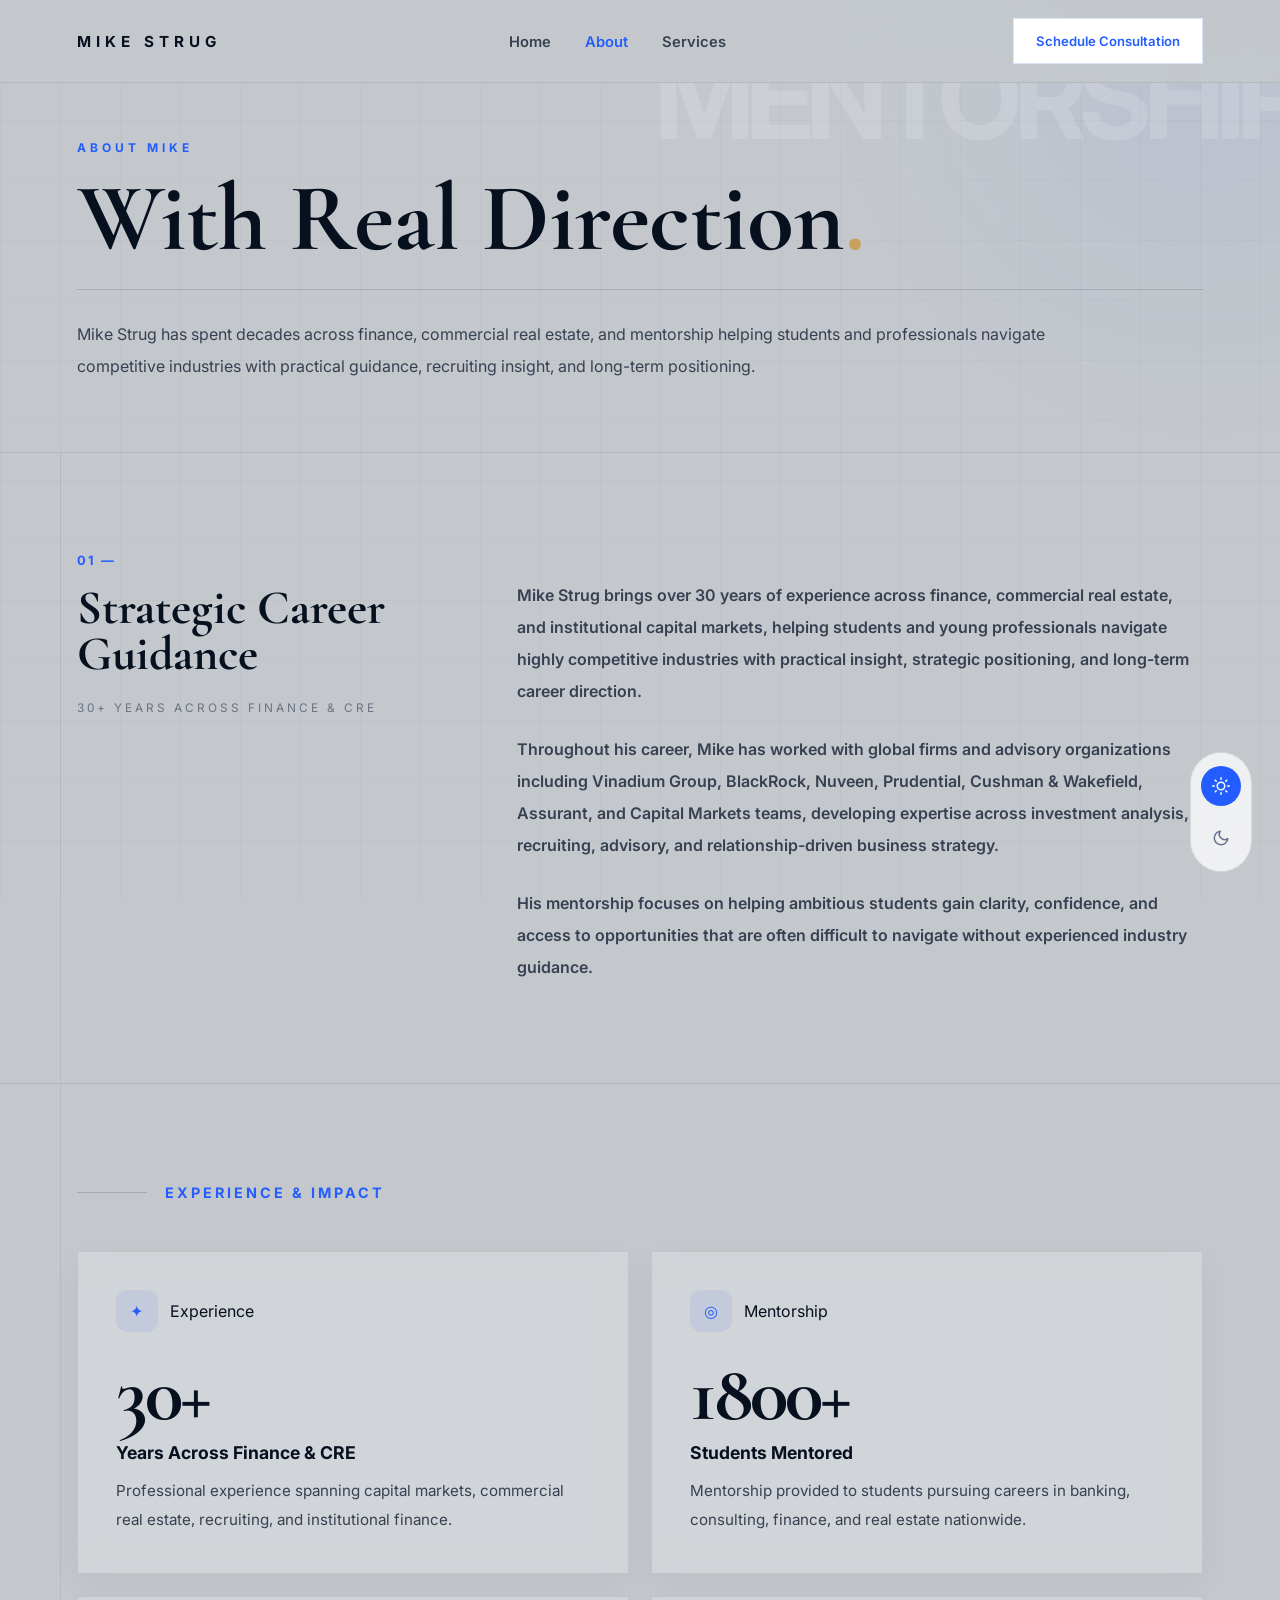
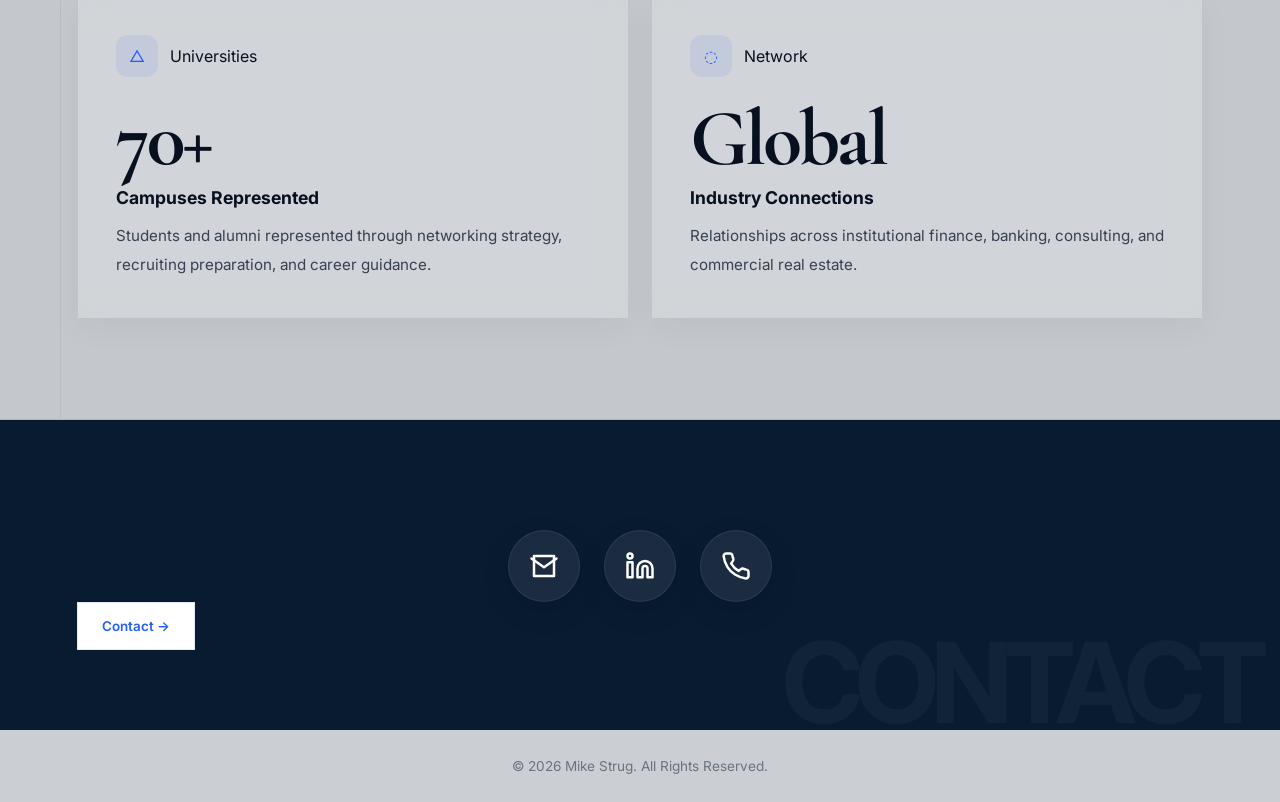
==== commit 5f18c79f: "updated site" ====
--- a/about.html
+++ b/about.html
@@ -90,13 +90,13 @@
 
     <h2>
 
-      The Investment <br>
-      Committee
+       Strategic Career Guidance<br>
+      
 
     </h2>
 
     <span>
-      THE TALENT EXECUTIVE
+      30+ YEARS ACROSS FINANCE & CRE
     </span>
 
   </div>
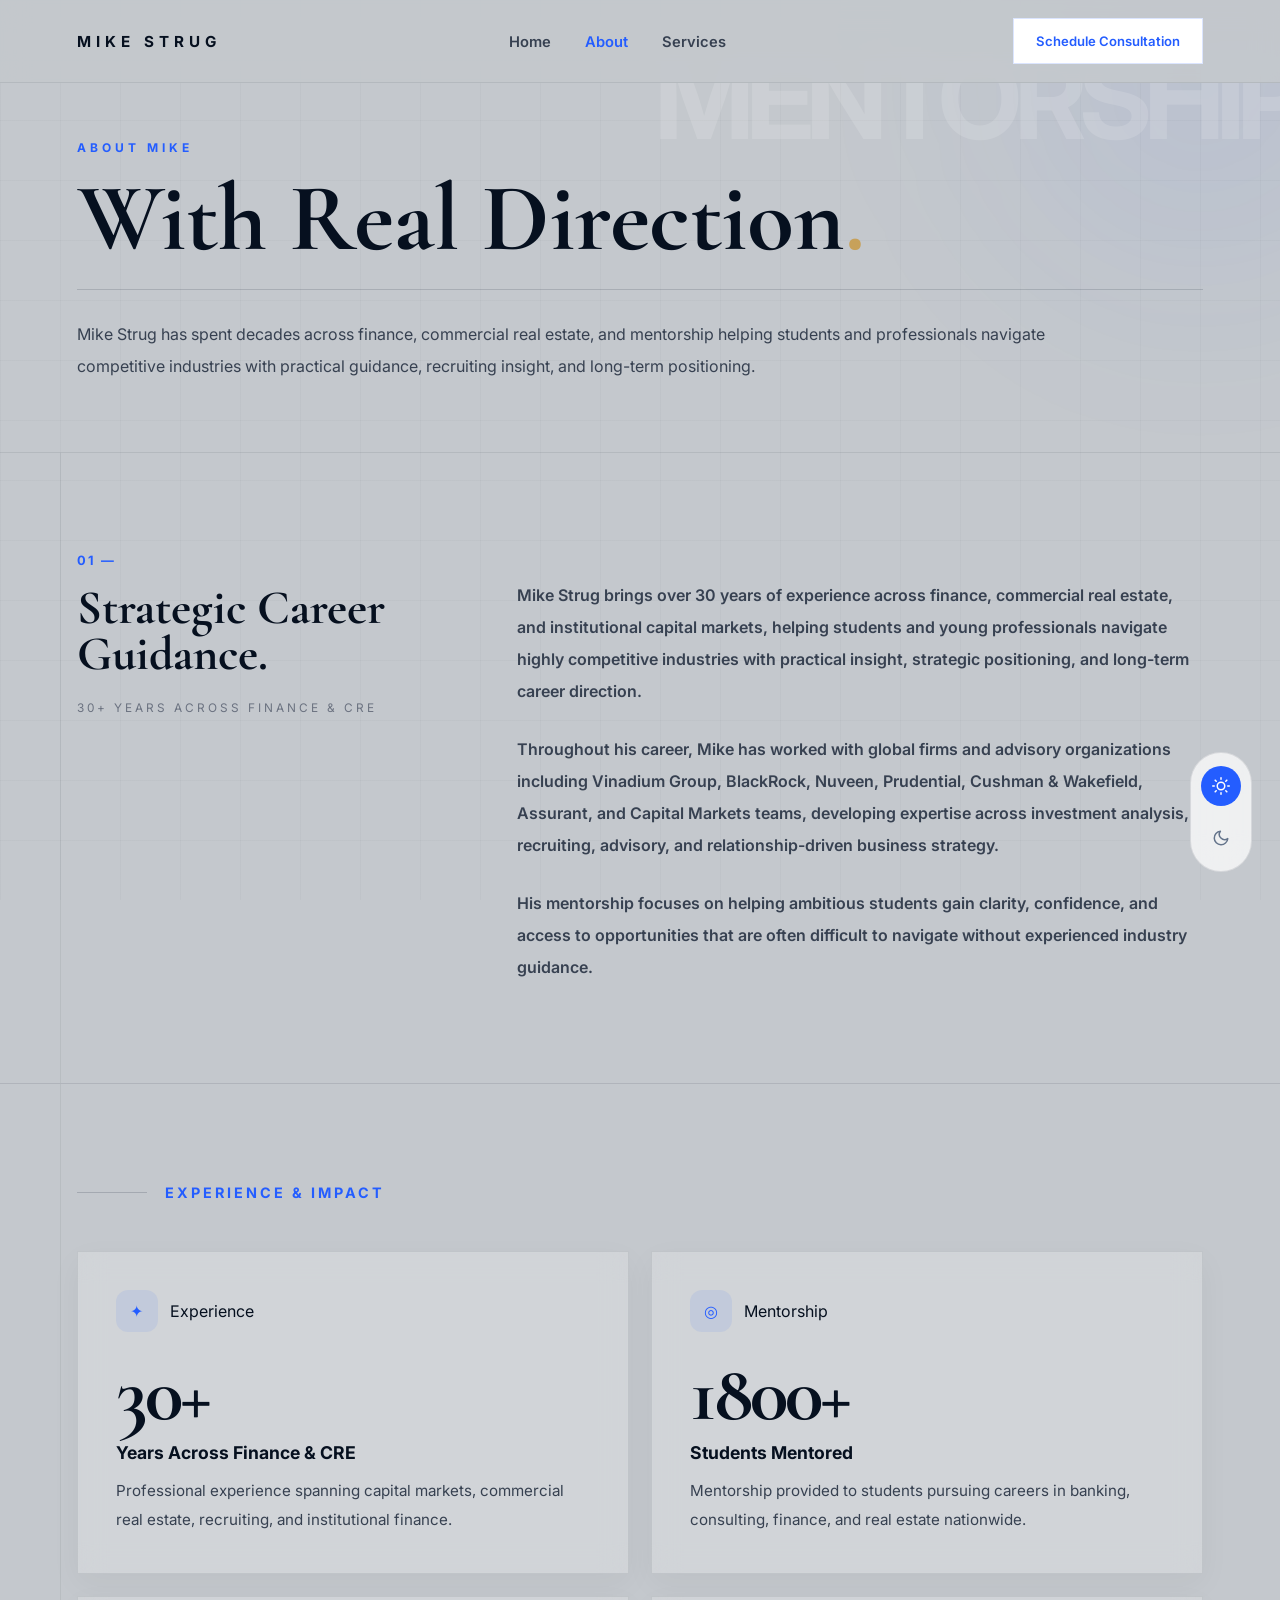
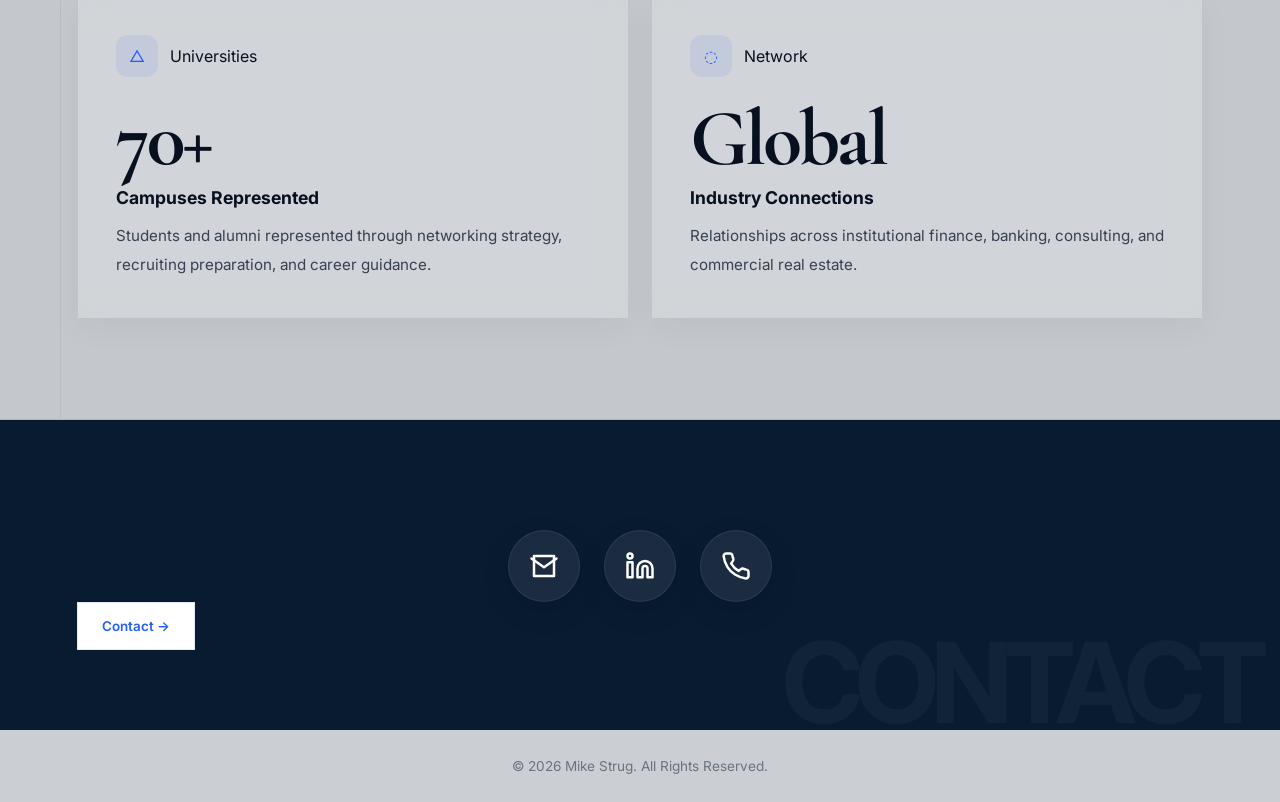
==== commit b6c0fc6b: "updated site" ====
--- a/about.html
+++ b/about.html
@@ -90,7 +90,7 @@
 
     <h2>
 
-       Strategic Career Guidance<br>
+       Strategic Career Guidance.<br>
       
 
     </h2>
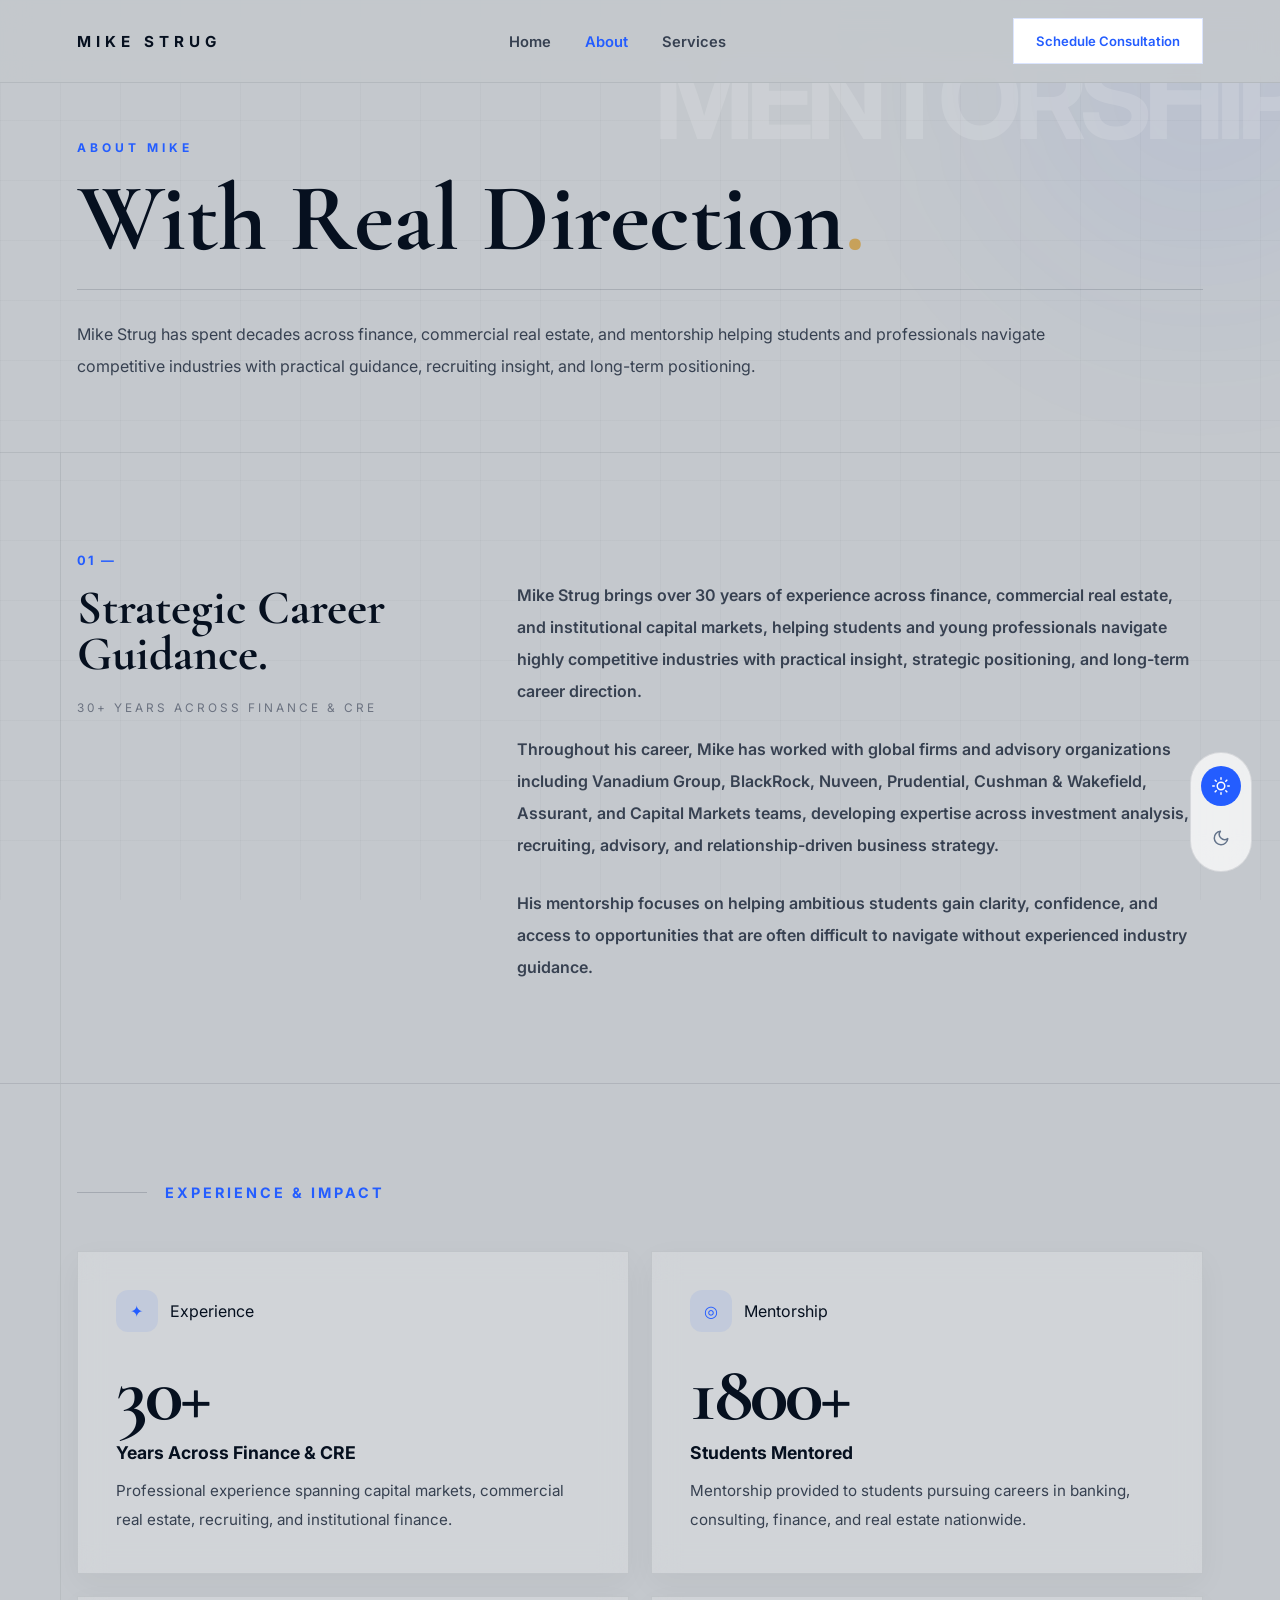
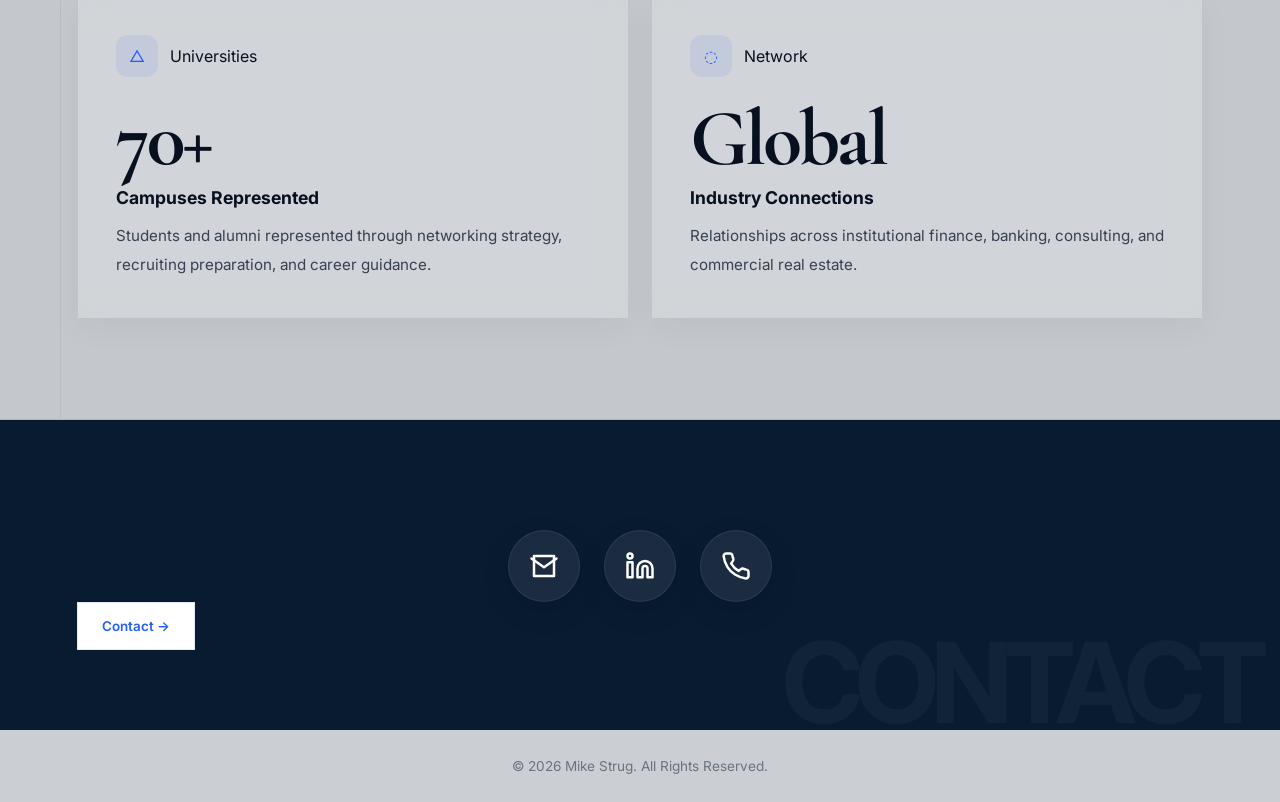
==== commit 713eaeb4: "updated site" ====
--- a/about.html
+++ b/about.html
@@ -96,7 +96,7 @@
     </h2>
 
     <span>
-      30+ YEARS ACROSS FINANCE & CRE
+      30+ YEARS ACROSS FINANCE & CRE 
     </span>
 
   </div>
@@ -117,7 +117,7 @@
 </p>
 
 <p >
-Throughout his career, Mike has worked with global firms and advisory organizations including Vinadium Group, BlackRock, Nuveen, Prudential, Cushman & Wakefield, Assurant, and Capital Markets teams, developing expertise across investment analysis, recruiting, advisory, and relationship-driven business strategy.
+Throughout his career, Mike has worked with global firms and advisory organizations including Vanadium Group, BlackRock, Nuveen, Prudential, Cushman & Wakefield, Assurant, and Capital Markets teams, developing expertise across investment analysis, recruiting, advisory, and relationship-driven business strategy.
 </p>
 
 <p >
